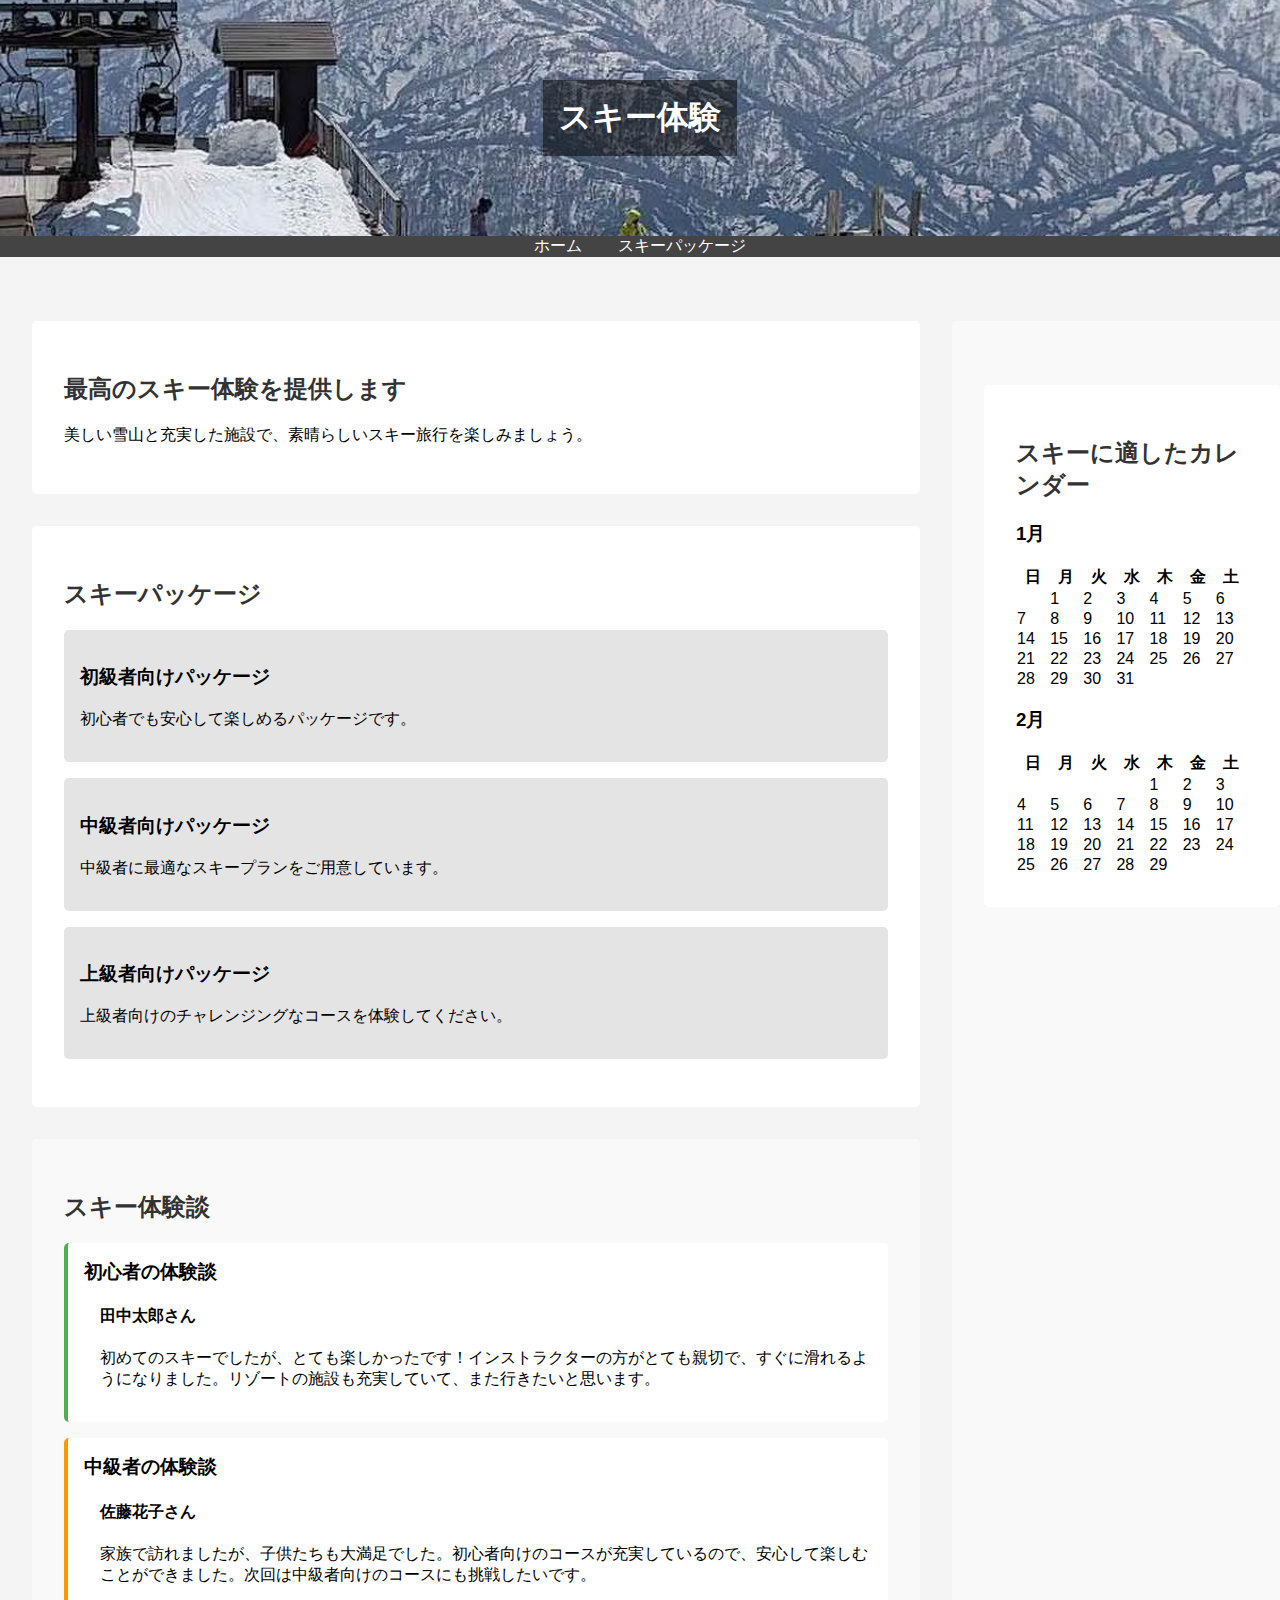
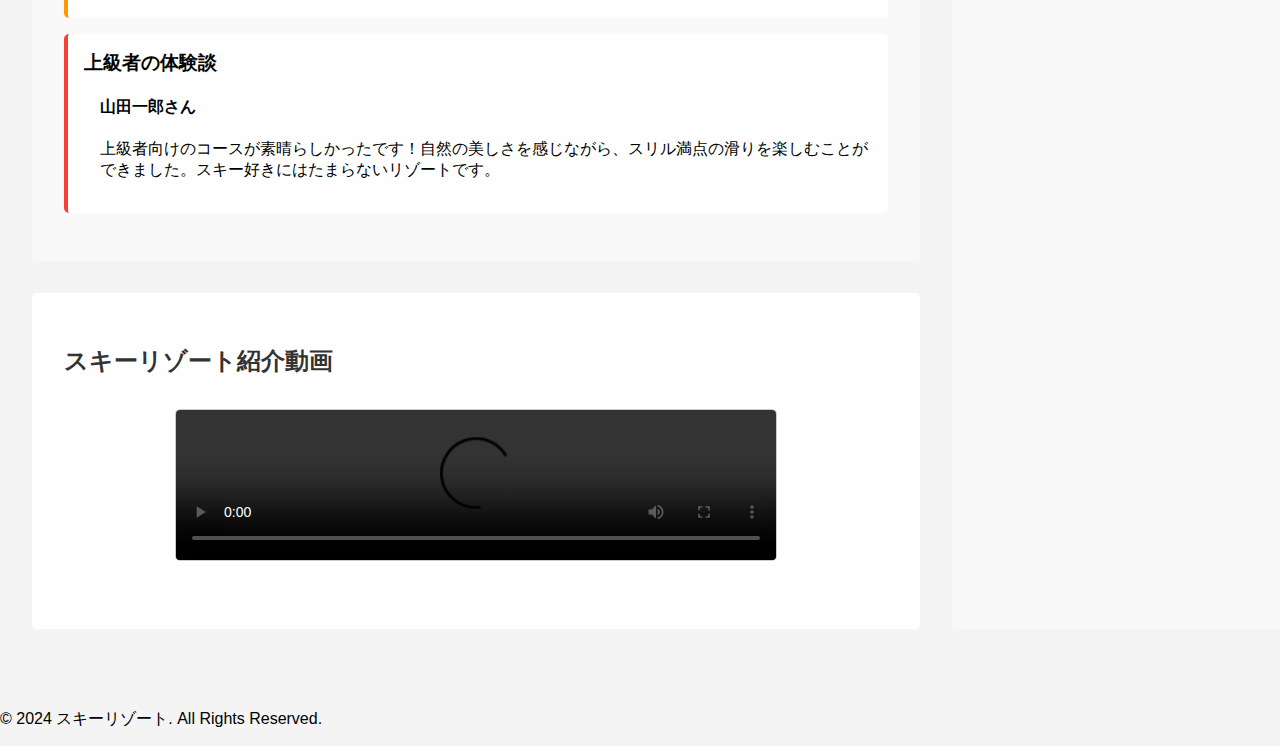
==== index.html @ 4d76cc58 "Add files via upload" ====
<!DOCTYPE html>
<html lang="ja">
<head>
    <meta charset="UTF-8">
    <meta name="viewport" content="width=device-width, initial-scale=1.0">
    <title>スキー体験</title>
    <link rel="stylesheet" href="styles.css">
</head>
<body>
    <header>
        <div class="header-title">
            <h1>スキー体験</h1>
        </div>
        <nav>
            <ul>
                <li><a href="#home">ホーム</a></li>
                <li><a href="#packages">スキーパッケージ</a></li>
            </ul>
        </nav>
    </header>
    
    <main>
        <div class="content">
            <section id="home">
                <h2>最高のスキー体験を提供します</h2>
                <p>美しい雪山と充実した施設で、素晴らしいスキー旅行を楽しみましょう。</p>
            </section>
            
            <section id="packages">
                <h2>スキーパッケージ</h2>
                <div class="package">
                    <h3>初級者向けパッケージ</h3>
                    <p>初心者でも安心して楽しめるパッケージです。</p>
                </div>
                <div class="package">
                    <h3>中級者向けパッケージ</h3>
                    <p>中級者に最適なスキープランをご用意しています。</p>
                </div>
                <div class="package">
                    <h3>上級者向けパッケージ</h3>
                    <p>上級者向けのチャレンジングなコースを体験してください。</p>
                </div>
            </section>
            
            <section id="testimonials">
                <h2>スキー体験談</h2>
                <div class="testimonial beginner">
                    <h3>初心者の体験談</h3>
                    <div class="testimonial-content">
                        <h4>田中太郎さん</h4>
                        <p>初めてのスキーでしたが、とても楽しかったです！インストラクターの方がとても親切で、すぐに滑れるようになりました。リゾートの施設も充実していて、また行きたいと思います。</p>
                    </div>
                </div>
                <div class="testimonial intermediate">
                    <h3>中級者の体験談</h3>
                    <div class="testimonial-content">
                        <h4>佐藤花子さん</h4>
                        <p>家族で訪れましたが、子供たちも大満足でした。初心者向けのコースが充実しているので、安心して楽しむことができました。次回は中級者向けのコースにも挑戦したいです。</p>
                    </div>
                </div>
                <div class="testimonial advanced">
                    <h3>上級者の体験談</h3>
                    <div class="testimonial-content">
                        <h4>山田一郎さん</h4>
                        <p>上級者向けのコースが素晴らしかったです！自然の美しさを感じながら、スリル満点の滑りを楽しむことができました。スキー好きにはたまらないリゾートです。</p>
                    </div>
                </div>
            </section>

            <section id="video">
                <h2>スキーリゾート紹介動画</h2>
                <div class="video-container">
                    <video controls>
                        <source src="ski-resort.mp4" type="video/mp4">
                        お使いのブラウザは動画タグに対応していません。
                    </video>
                </div>
            </section>
        </div>
        
        <aside>
            <section id="calendar">
                <h2>スキーに適したカレンダー</h2>
                <div class="calendar-container">
                    <div class="calendar">
                        <h3>1月</h3>
                        <table>
                            <thead>
                                <tr>
                                    <th>日</th>
                                    <th>月</th>
                                    <th>火</th>
                                    <th>水</th>
                                    <th>木</th>
                                    <th>金</th>
                                    <th>土</th>
                                </tr>
                            </thead>
                            <tbody>
                                <tr>
                                    <td></td>
                                    <td>1</td>
                                    <td>2</td>
                                    <td>3</td>
                                    <td>4</td>
                                    <td>5</td>
                                    <td>6</td>
                                </tr>
                                <tr>
                                    <td>7</td>
                                    <td>8</td>
                                    <td>9</td>
                                    <td>10</td>
                                    <td>11</td>
                                    <td>12</td>
                                    <td>13</td>
                                </tr>
                                <tr>
                                    <td>14</td>
                                    <td>15</td>
                                    <td>16</td>
                                    <td>17</td>
                                    <td>18</td>
                                    <td>19</td>
                                    <td>20</td>
                                </tr>
                                <tr>
                                    <td>21</td>
                                    <td>22</td>
                                    <td>23</td>
                                    <td>24</td>
                                    <td>25</td>
                                    <td>26</td>
                                    <td>27</td>
                                </tr>
                                <tr>
                                    <td>28</td>
                                    <td>29</td>
                                    <td>30</td>
                                    <td>31</td>
                                    <td></td>
                                    <td></td>
                                    <td></td>
                                </tr>
                            </tbody>
                        </table>
                    </div>
                    <div class="calendar">
                        <h3>2月</h3>
                        <table>
                            <thead>
                                <tr>
                                    <th>日</th>
                                    <th>月</th>
                                    <th>火</th>
                                    <th>水</th>
                                    <th>木</th>
                                    <th>金</th>
                                    <th>土</th>
                                </tr>
                            </thead>
                            <tbody>
                                <tr>
                                    <td></td>
                                    <td></td>
                                    <td></td>
                                    <td></td>
                                    <td>1</td>
                                    <td>2</td>
                                    <td>3</td>
                                </tr>
                                <tr>
                                    <td>4</td>
                                    <td>5</td>
                                    <td>6</td>
                                    <td>7</td>
                                    <td>8</td>
                                    <td>9</td>
                                    <td>10</td>
                                </tr>
                                <tr>
                                    <td>11</td>
                                    <td>12</td>
                                    <td>13</td>
                                    <td>14</td>
                                    <td>15</td>
                                    <td>16</td>
                                    <td>17</td>
                                </tr>
                                <tr>
                                    <td>18</td>
                                    <td>19</td>
                                    <td>20</td>
                                    <td>21</td>
                                    <td>22</td>
                                    <td>23</td>
                                    <td>24</td>
                                </tr>
                                <tr>
                                    <td>25</td>
                                    <td>26</td>
                                    <td>27</td>
                                    <td>28</td>
                                    <td>29</td>
                                    <td></td>
                                    <td></td>
                                </tr>
                            </tbody>
                        </table>
                    </div>
                </div>
            </section>
        </aside>
    </main>
    
    <footer>
        <p>&copy; 2024 スキーリゾート. All Rights Reserved.</p>
    </footer>
</body>
</html>
---- styles.css ----
body {
    font-family: Arial, sans-serif;
    margin: 0;
    padding: 0;
    background-color: #f4f4f4;
    display: flex;
    flex-direction: column;
}

header {
    text-align: center;
    width: 100%;
}

.header-title {
    background-image: url('ski-mountain.jpg'); /* ここで背景画像を指定 */
    background-size: cover;
    background-position: center;
    padding: 5rem 0; /* タイトルセクションの高さを調整 */
    color: #fff;
    position: relative;
}

.header-title h1 {
    margin: 0;
    background-color: rgba(0, 0, 0, 0.5); /* 半透明の背景を追加してテキストを読みやすくします */
    display: inline-block;
    padding: 1rem;
}

nav ul {
    list-style: none;
    padding: 0;
    margin: 0;
    background-color: #444;
    text-align: center;
}

nav ul li {
    display: inline;
    margin: 0 1rem;
}

nav ul li a {
    color: #fff;
    text-decoration: none;
}

main {
    display: flex;
    width: 100%;
    padding: 2rem;
}

.content {
    flex: 3;
    padding-right: 2rem;
}

section {
    margin: 2rem 0;
    background-color: #fff;
    padding: 2rem;
    border-radius: 5px;
}

aside {
    flex: 1;
    background-color: #f9f9f9;
    padding: 2rem;
    margin: 2rem 0;
    border-radius: 5px;
    position: sticky;
    top: 0;
}

h2 {
    color: #333;
}

.package {
    background-color: #e4e4e4;
    padding: 1rem;
    margin: 1rem 0;
    border-radius: 5px;
}

#testimonials {
    background-color: #f9f9f9;
    padding: 2rem;
    margin: 2rem 0;
    border-radius: 5px;
}

.testimonial {
    background-color: #fff;
    padding: 1rem;
    margin: 1rem 0;
    border-radius: 5px;
    border-left: 4px solid #444;
}

.testimonial h3 {
    margin-top: 0;
}

.testimonial-content {
    padding-left: 1rem;
}

.testimonial.beginner {
    border-left-color: #4CAF50;
}

.testimonial.intermediate {
    border-left-color: #FF9800;
}

.testimonial.advanced {
    border-left-color: #F44336;
}

.video-container {
    text-align: center;
    margin: 2rem 0;
}

video {
    width: 100%;
    max-width: 600px;
    height: auto;
    border: 1px solid #ccc;
    border-radius: 5px;
}

#calendar table {
    width: 100%;
    border-collapse: collapse;
}
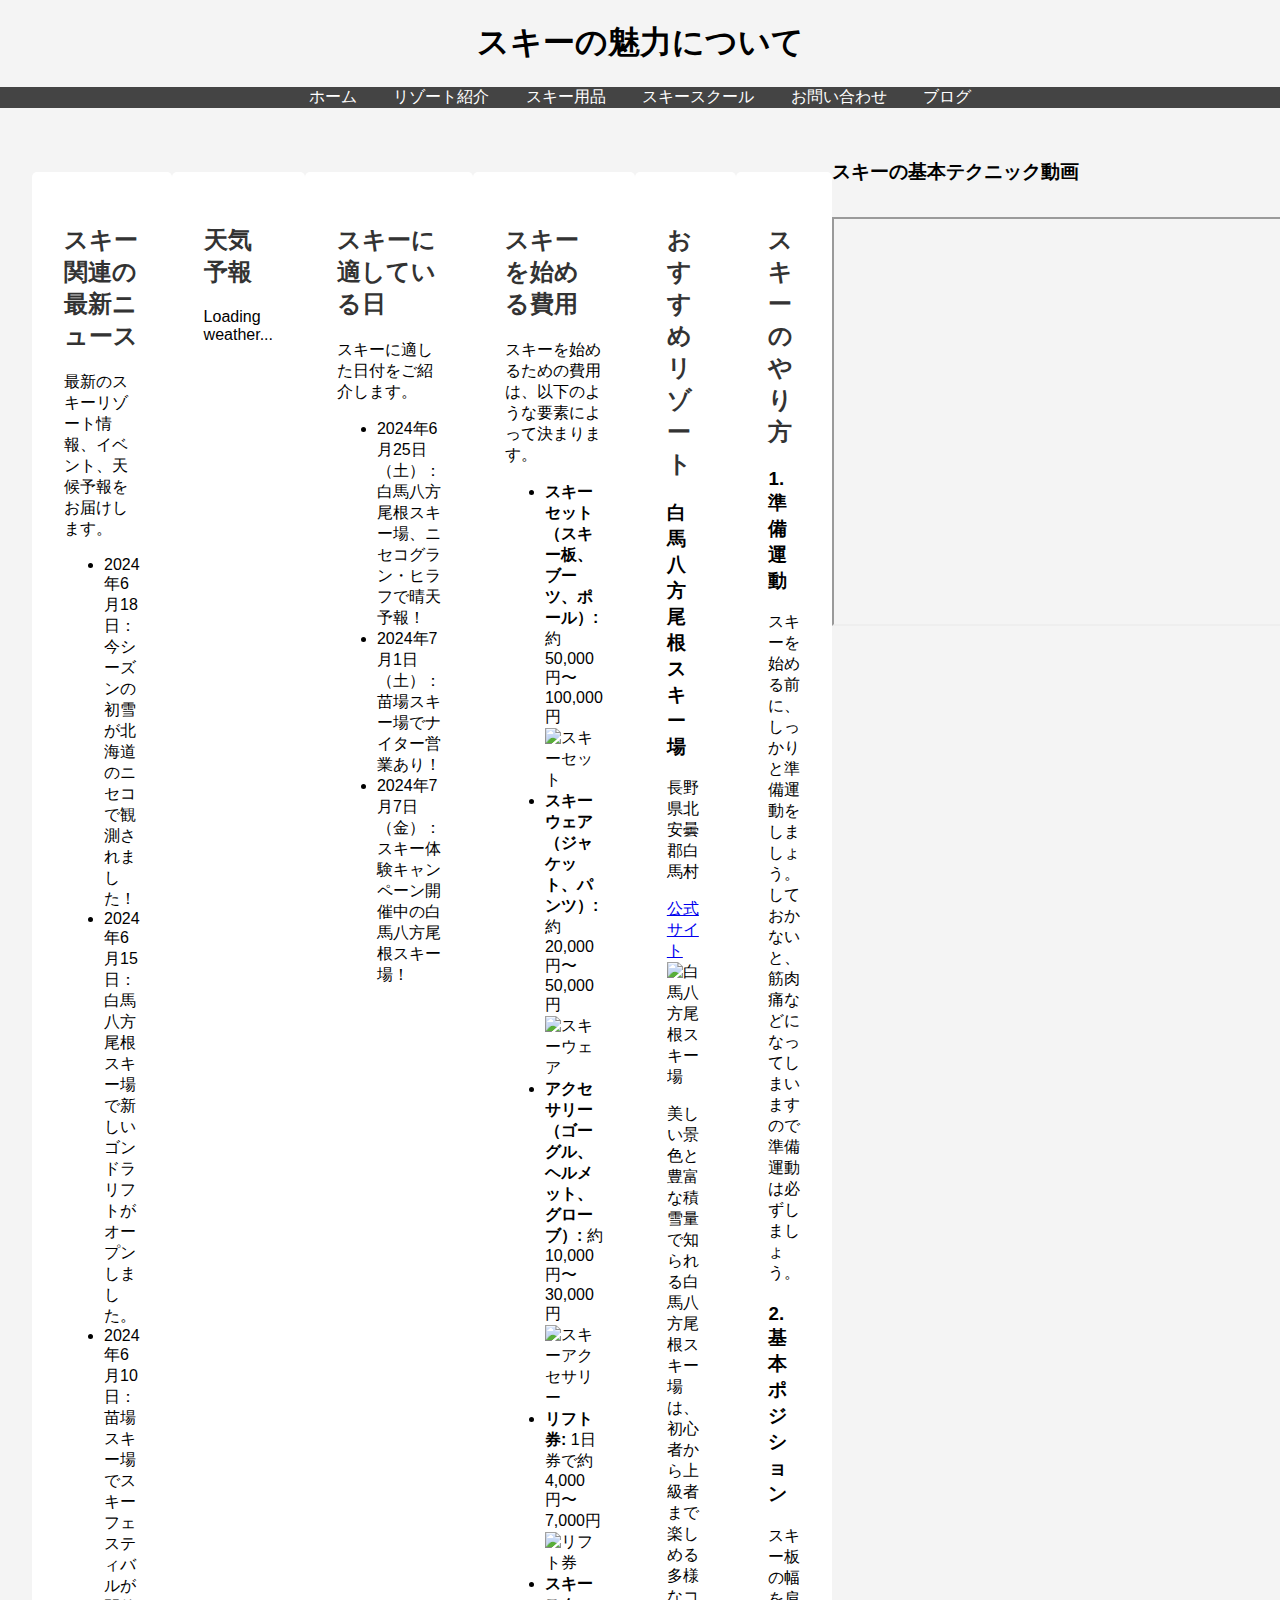
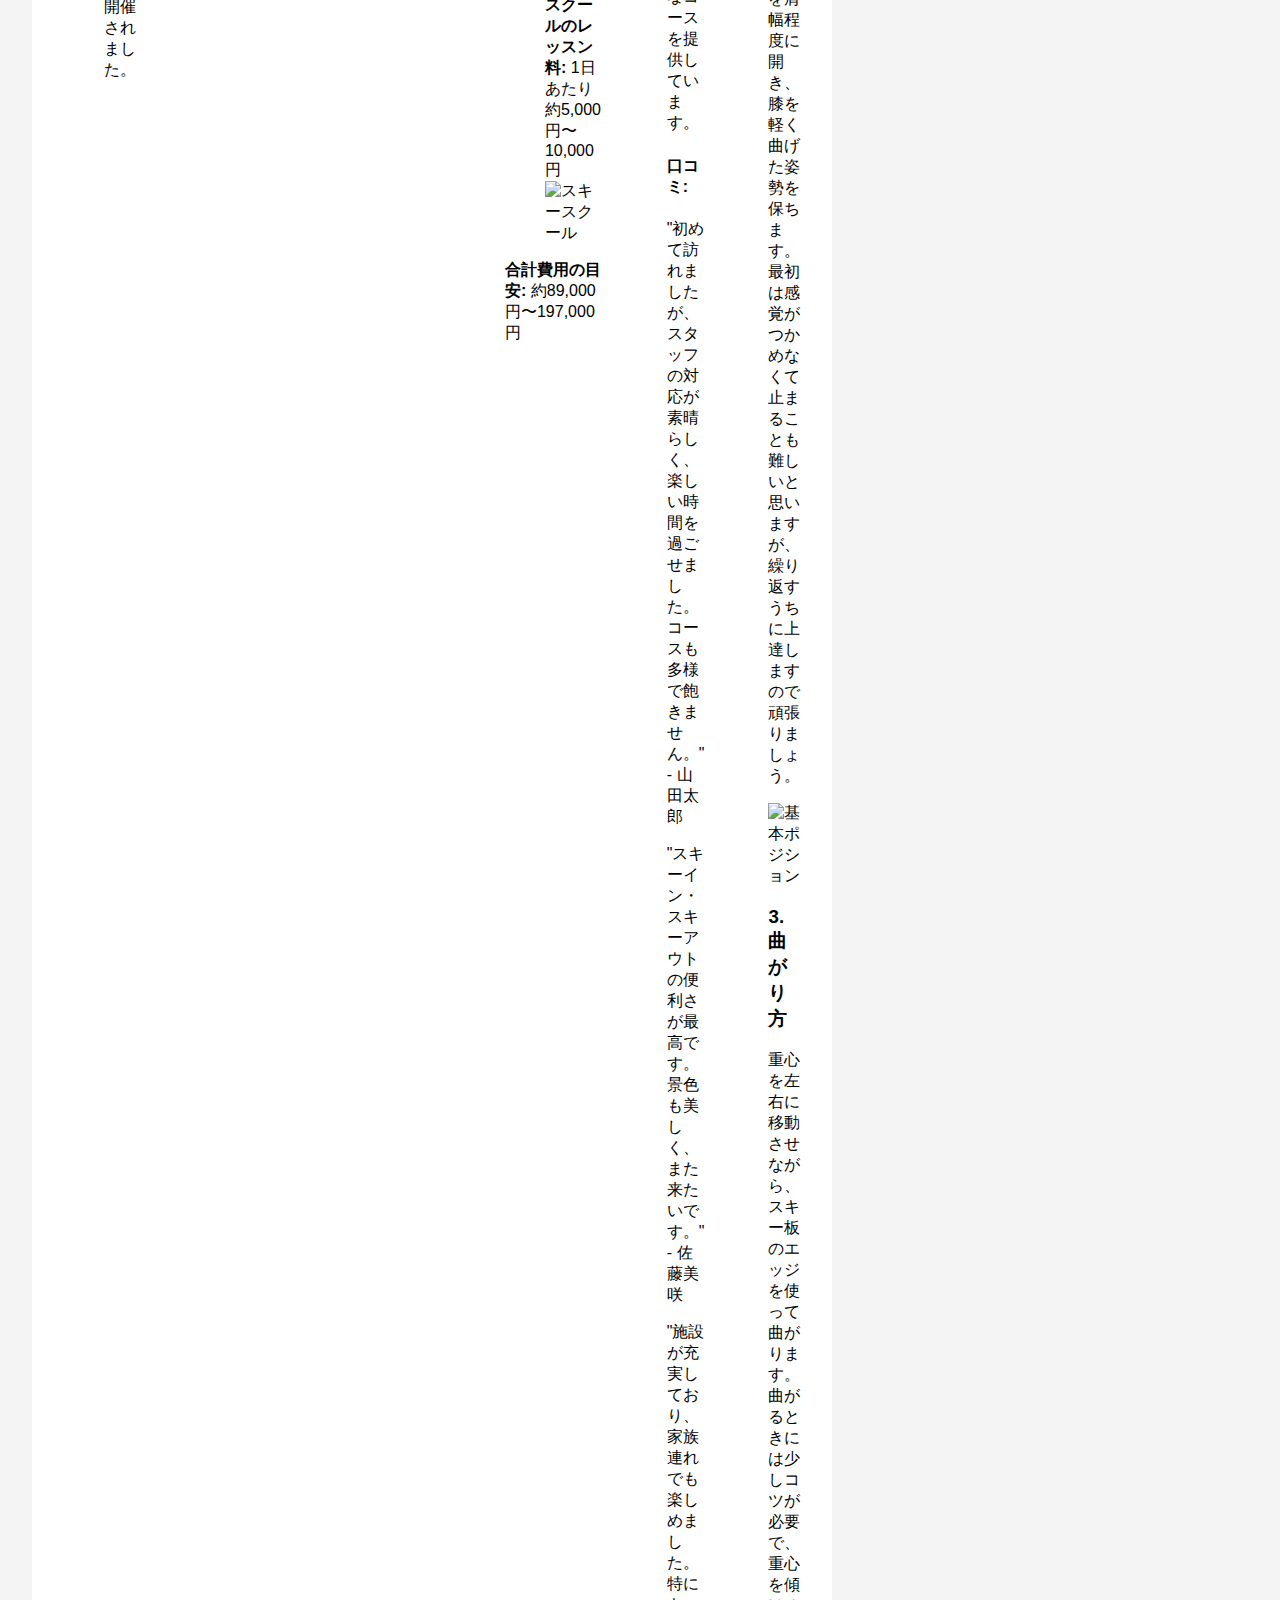
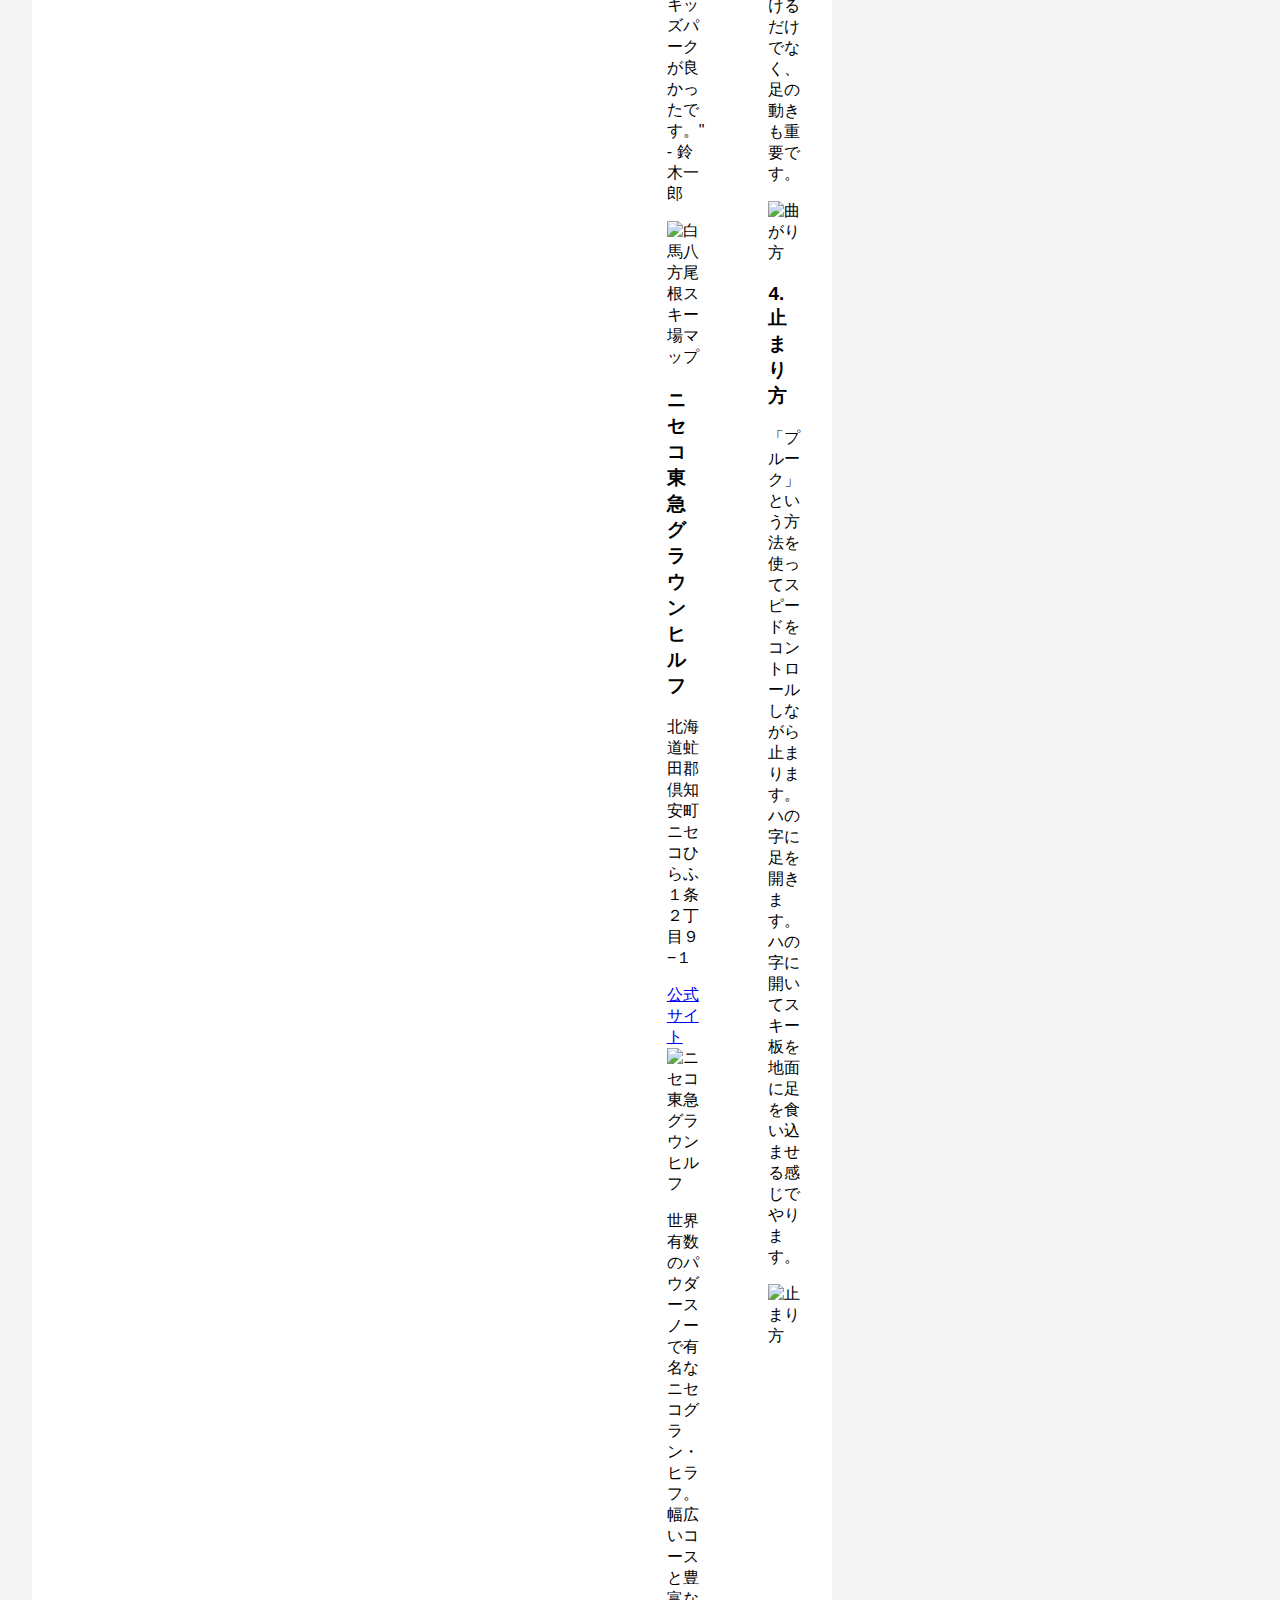
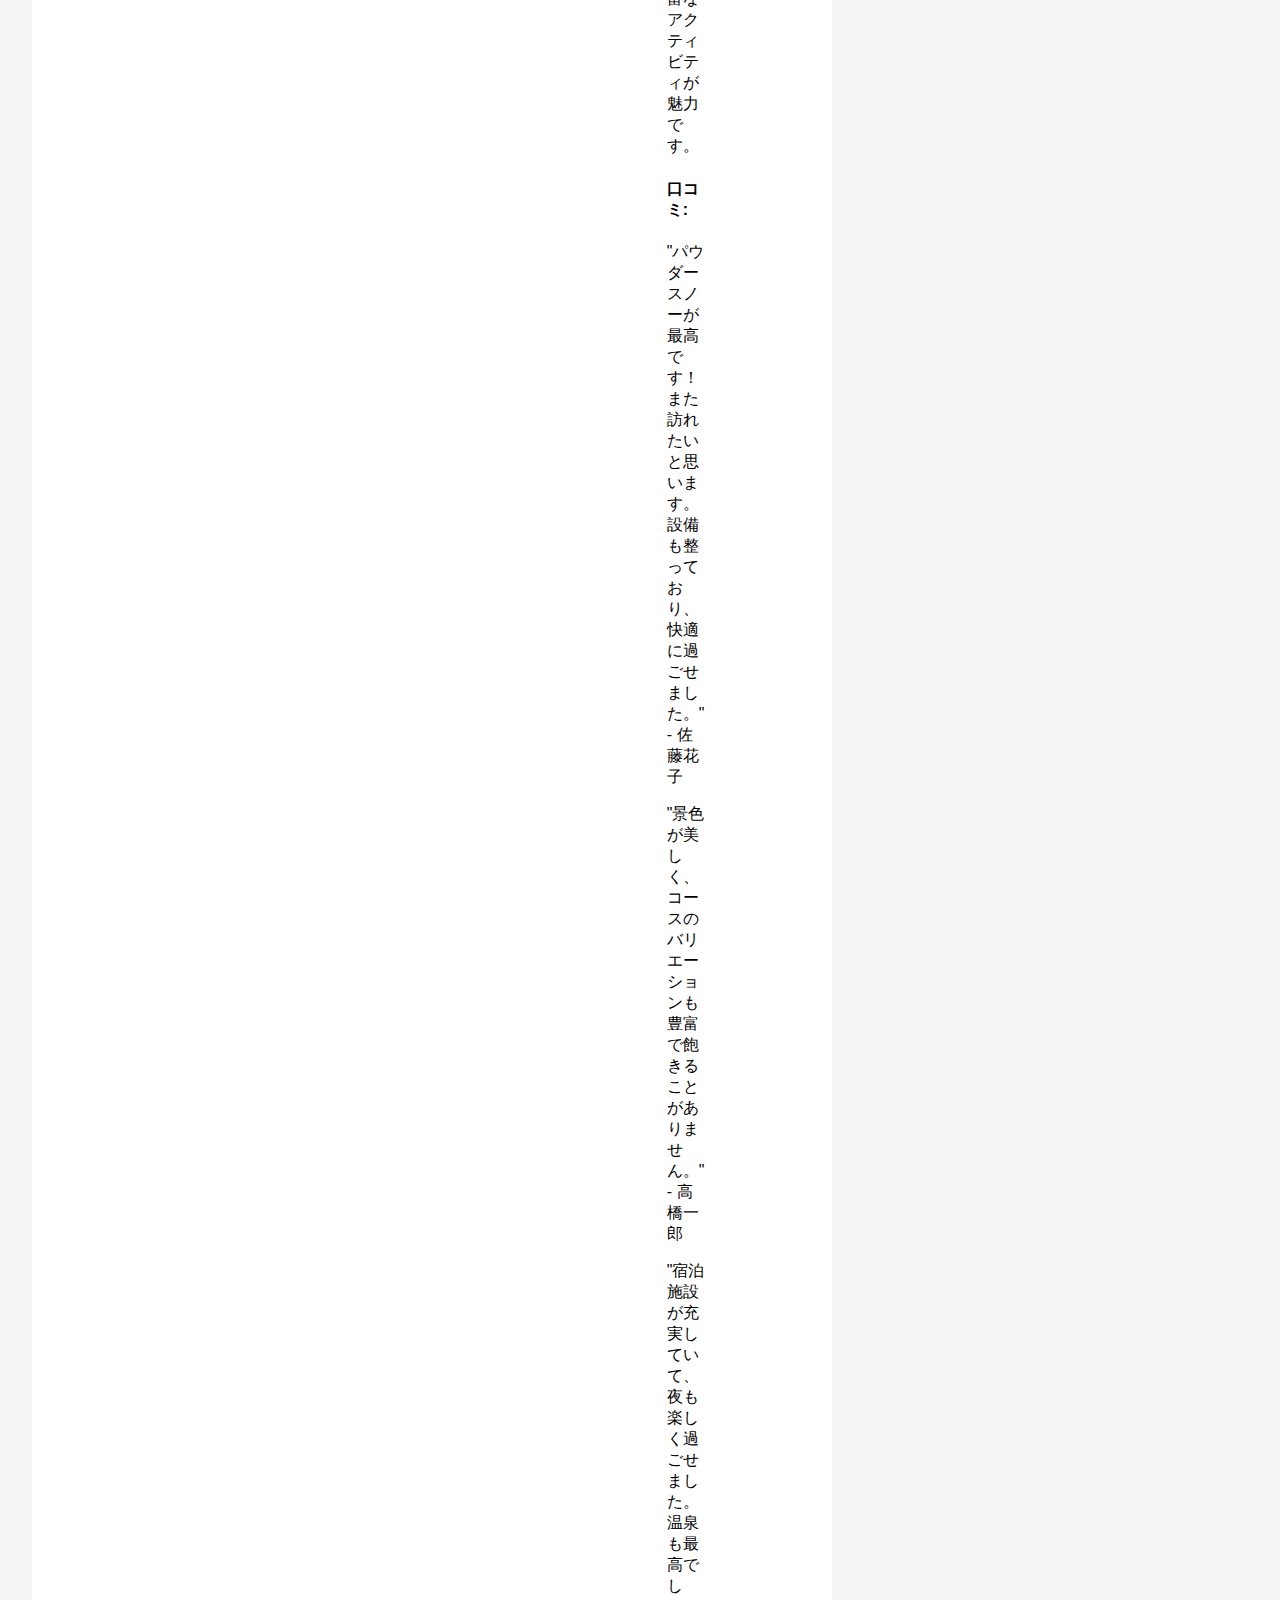
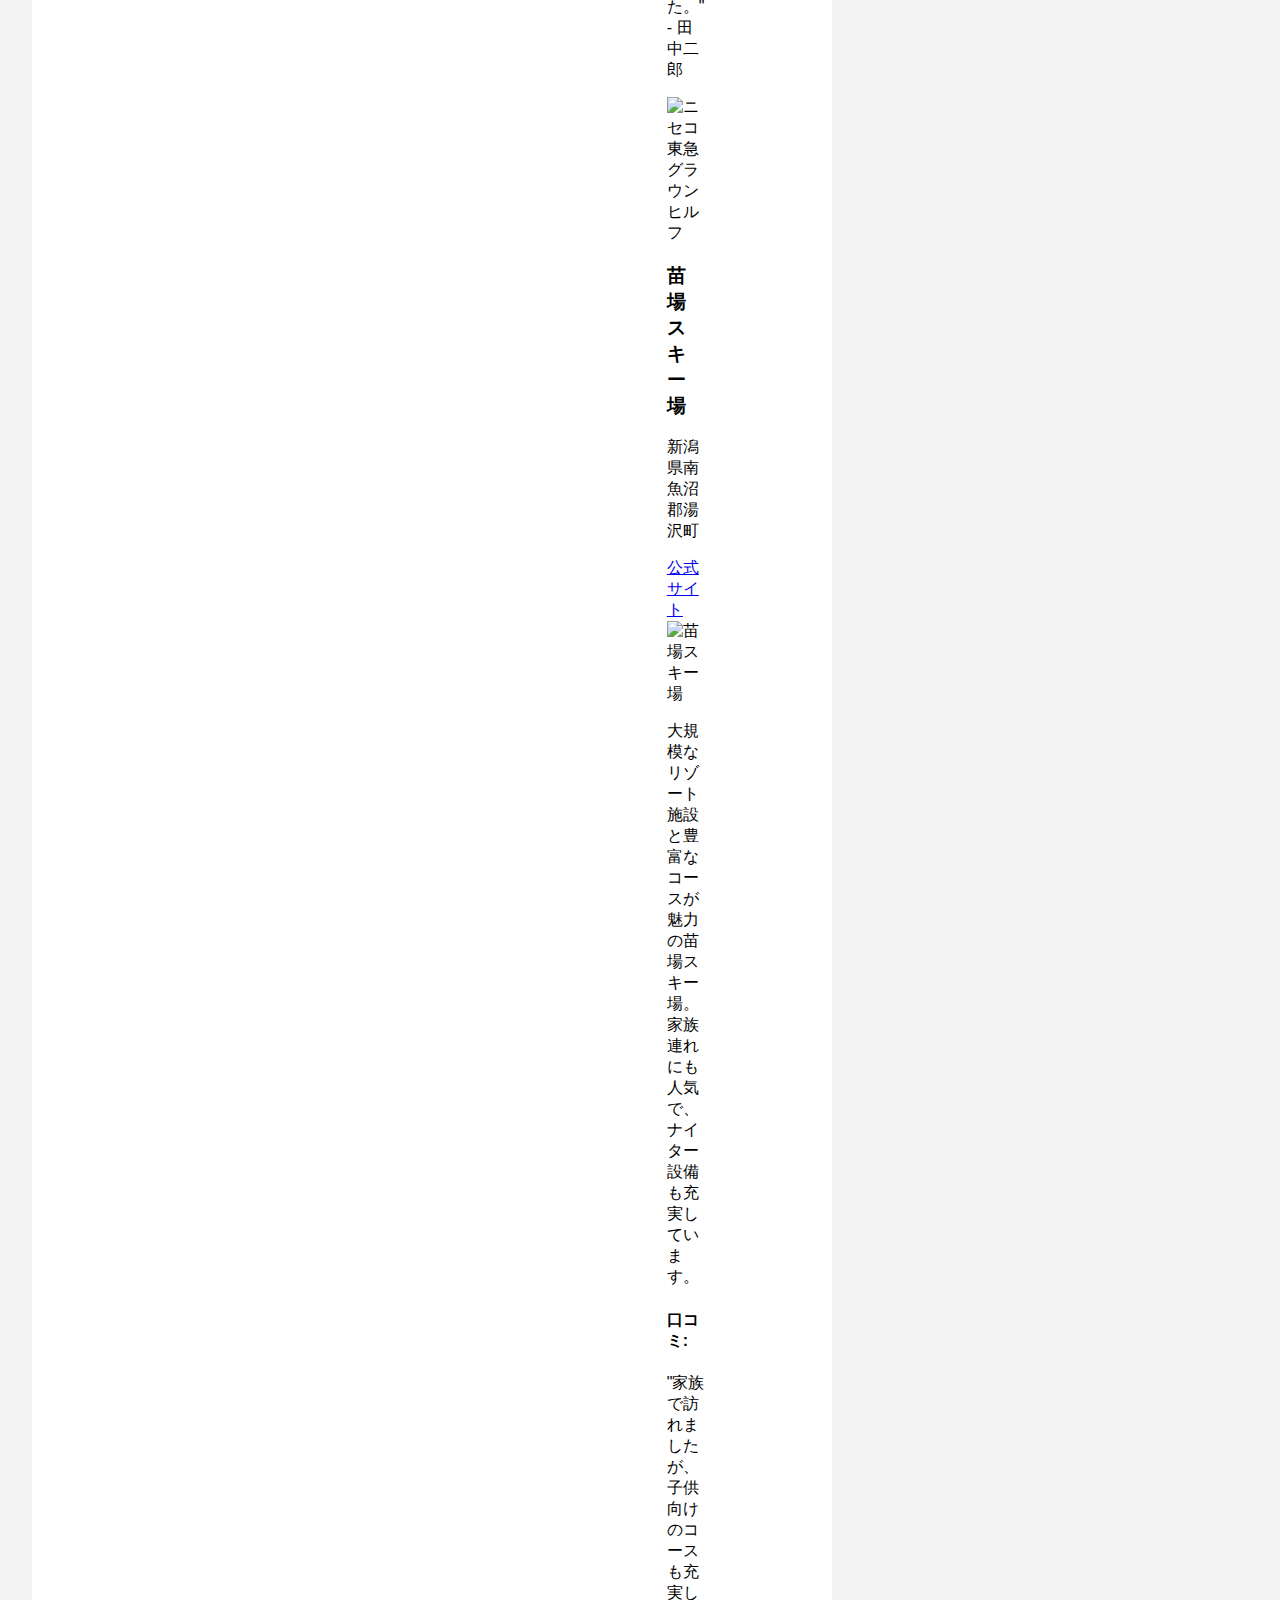
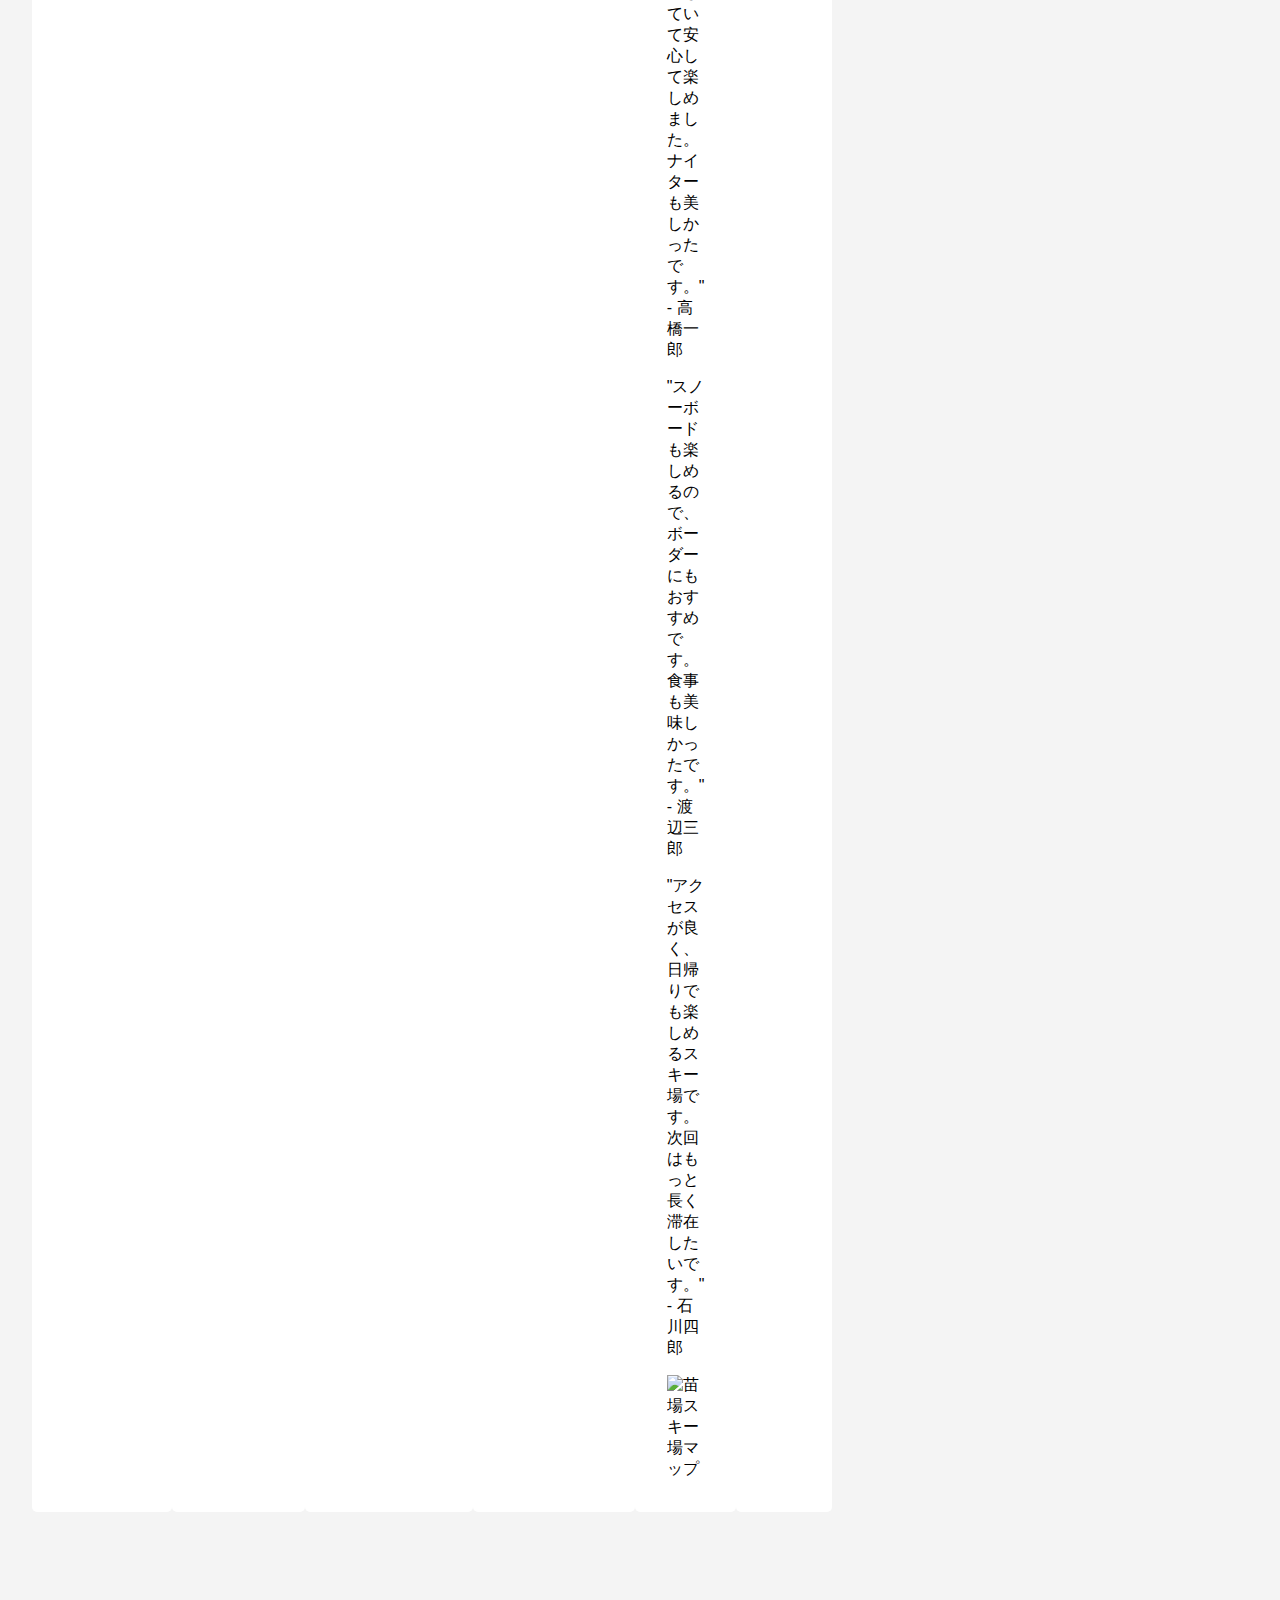
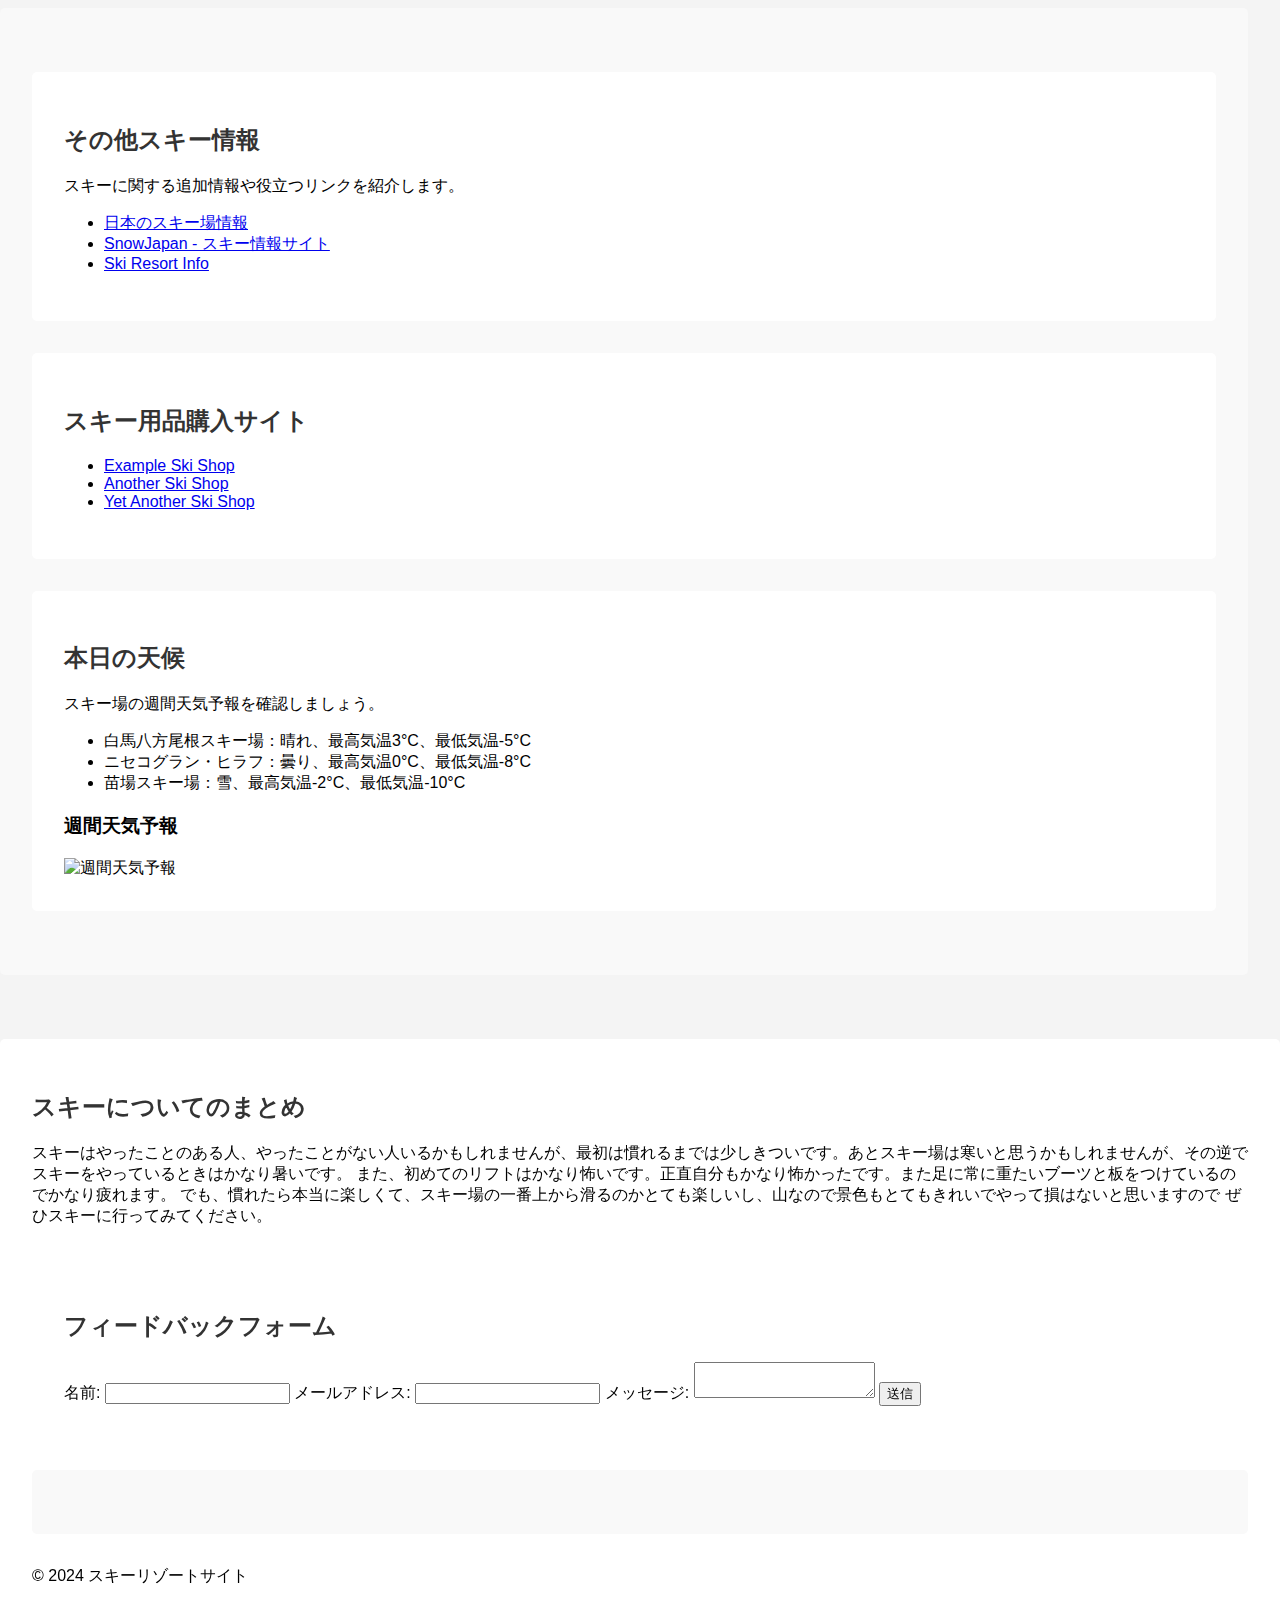
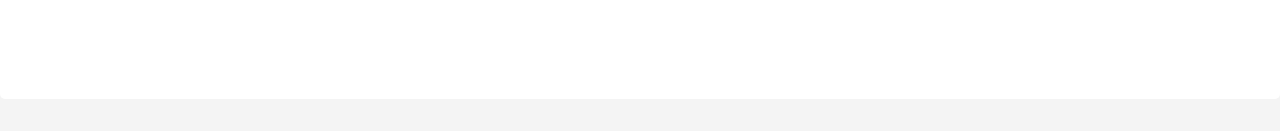
==== commit e51a6035: "Update index.html" ====
--- a/index.html
+++ b/index.html
@@ -3,218 +3,232 @@
 <head>
     <meta charset="UTF-8">
     <meta name="viewport" content="width=device-width, initial-scale=1.0">
-    <title>スキー体験</title>
+    <title>スキーリゾートサイト</title>
     <link rel="stylesheet" href="styles.css">
 </head>
 <body>
     <header>
-        <div class="header-title">
-            <h1>スキー体験</h1>
-        </div>
+        <h1 class="circle">スキーの魅力について</h1>
         <nav>
             <ul>
-                <li><a href="#home">ホーム</a></li>
-                <li><a href="#packages">スキーパッケージ</a></li>
+                <li><a href="index.html">ホーム</a></li>
+                <li><a href="resorts.html">リゾート紹介</a></li>
+                <li><a href="shop.html">スキー用品</a></li>
+                <li><a href="school.html">スキースクール</a></li>
+                <li><a href="contact.html">お問い合わせ</a></li>
+                <li><a href="blog.html">ブログ</a></li>
             </ul>
         </nav>
     </header>
+    <div class="content">
+        <main>
+            <section>
+                <h2>スキー関連の最新ニュース</h2>
+                <p>最新のスキーリゾート情報、イベント、天候予報をお届けします。</p>
+                <ul>
+                    <li>2024年6月18日：今シーズンの初雪が北海道のニセコで観測されました！</li>
+                    <li>2024年6月15日：白馬八方尾根スキー場で新しいゴンドラリフトがオープンしました。</li>
+                    <li>2024年6月10日：苗場スキー場でスキーフェスティバルが開催されました。</li>
+                </ul>
+            </section>
+            <section id="weather">
+                <h2>天気予報</h2>
+                <p id="weather-info">Loading weather...</p>
+            </section>
+            <section id="ski-days">
+                <h2>スキーに適している日</h2>
+                <p>スキーに適した日付をご紹介します。</p>
+                <ul>
+                    <li>2024年6月25日（土）：白馬八方尾根スキー場、ニセコグラン・ヒラフで晴天予報！</li>
+                    <li>2024年7月1日（土）：苗場スキー場でナイター営業あり！</li>
+                    <li>2024年7月7日（金）：スキー体験キャンペーン開催中の白馬八方尾根スキー場！</li>
+                </ul>
+            </section>
+            <section id="cost">
+                <h2>スキーを始める費用</h2>
+                <p>スキーを始めるための費用は、以下のような要素によって決まります。</p>
+                <ul>
+                    <li>
+                        <strong>スキーセット（スキー板、ブーツ、ポール）:</strong> <span class="price">約50,000円〜100,000円</span>
+                        <img src="ski-set.jpg" alt="スキーセット">
+                    </li>
+                    <li>
+                        <strong>スキーウェア（ジャケット、パンツ）:</strong> <span class="price">約20,000円〜50,000円</span>
+                        <img src="ski-wear.jpg" alt="スキーウェア">
+                    </li>
+                    <li>
+                        <strong>アクセサリー（ゴーグル、ヘルメット、グローブ）:</strong> <span class="price">約10,000円〜30,000円</span>
+                        <img src="accessories.jpg" alt="スキーアクセサリー">
+                    </li>
+                    <li>
+                        <strong>リフト券:</strong> <span class="price">1日券で約4,000円〜7,000円</span>
+                        <img src="lift-ticket.jpg" alt="リフト券">
+                    </li>
+                    <li>
+                        <strong>スキースクールのレッスン料:</strong> <span class="price">1日あたり約5,000円〜10,000円</span>
+                        <img src="ski-school.jpg" alt="スキースクール">
+                    </li>
+                </ul>
+                <p class="total-cost"><strong>合計費用の目安:</strong> 約89,000円〜197,000円</p>
+            </section>
+
+            <section id="recommend">
+                <h2>おすすめリゾート</h2>
+                <div class="resort resort-green">
+                    <h3>白馬八方尾根スキー場</h3>
+                    <p>長野県北安曇郡白馬村</p>
+                    <a href="https://www.happo-one.jp/" target="_blank">公式サイト</a>
+                    <img src="hakuba.jpg" alt="白馬八方尾根スキー場">
+                    <p>美しい景色と豊富な積雪量で知られる白馬八方尾根スキー場は、初心者から上級者まで楽しめる多様なコースを提供しています。</p>
+                    <h4>口コミ:</h4>
+                    <p>"初めて訪れましたが、スタッフの対応が素晴らしく、楽しい時間を過ごせました。コースも多様で飽きません。" - 山田太郎</p>
+                    <p>"スキーイン・スキーアウトの便利さが最高です。景色も美しく、また来たいです。" - 佐藤美咲</p>
+                    <p>"施設が充実しており、家族連れでも楽しめました。特にキッズパークが良かったです。" - 鈴木一郎</p>
+                    <img src="hakuba-map.jpg" alt="白馬八方尾根スキー場マップ" class="map-image">
+                </div>
+                <div class="resort resort-yellow">
+                    <h3>ニセコ東急グラウンヒルフ</h3>
+                    <p>北海道虻田郡倶知安町ニセコひらふ１条２丁目９−１</p>
+                    <a href="https://www.grand-hirafu.jp/" target="_blank">公式サイト</a>
+                    <img src="niseko.jpg" alt="ニセコ東急グラウンヒルフ">
+                    <p>世界有数のパウダースノーで有名なニセコグラン・ヒラフ。幅広いコースと豊富なアクティビティが魅力です。</p>
+                    <h4>口コミ:</h4>
+                    <p>"パウダースノーが最高です！また訪れたいと思います。設備も整っており、快適に過ごせました。" - 佐藤花子</p>
+                    <p>"景色が美しく、コースのバリエーションも豊富で飽きることがありません。" - 高橋一郎</p>
+                    <p>"宿泊施設が充実していて、夜も楽しく過ごせました。温泉も最高でした。" - 田中二郎</p>
+                    <img src="niseko-map.jpg" alt="ニセコ東急グラウンヒルフ" class="map-image">
+                </div>
+                <div class="resort resort-red">
+                    <h3>苗場スキー場</h3>
+                    <p>新潟県南魚沼郡湯沢町</p>
+                    <a href="https://www.princehotels.co.jp/ski/naeba/" target="_blank">公式サイト</a>
+                    <img src="naeba.jpg" alt="苗場スキー場">
+                    <p>大規模なリゾート施設と豊富なコースが魅力の苗場スキー場。家族連れにも人気で、ナイター設備も充実しています。</p>
+                    <h4>口コミ:</h4>
+                    <p>"家族で訪れましたが、子供向けのコースも充実していて安心して楽しめました。ナイターも美しかったです。" - 高橋一郎</p>
+                    <p>"スノーボードも楽しめるので、ボーダーにもおすすめです。食事も美味しかったです。" - 渡辺三郎</p>
+                    <p>"アクセスが良く、日帰りでも楽しめるスキー場です。次回はもっと長く滞在したいです。" - 石川四郎</p>
+                    <img src="naeba-map.jpg" alt="苗場スキー場マップ" class="map-image">
+                </div>
+            </section>
+            <section id="how-to-ski">
+                <h2>スキーのやり方</h2>
+                <h3>1. 準備運動</h3>
+                <p>スキーを始める前に、しっかりと準備運動をしましょう。しておかないと、筋肉痛などになってしまいますので準備運動は必ずしましょう。</p>
+                <h3>2. 基本ポジション</h3>
+                <p>スキー板の幅を肩幅程度に開き、膝を軽く曲げた姿勢を保ちます。最初は感覚がつかめなくて止まることも難しいと思いますが、繰り返すうちに上達しますので頑張りましょう。</p>
+                <img src="ski-position.jpg" alt="基本ポジション" class="instruction-image">
+                <h3>3. 曲がり方</h3>
+                <p>重心を左右に移動させながら、スキー板のエッジを使って曲がります。曲がるときには少しコツが必要で、重心を傾けるだけでなく、足の動きも重要です。</p>
+                <img src="ski-turn.jpg" alt="曲がり方" class="instruction-image">
+                <h3>4. 止まり方</h3>
+                <p>「プルーク」という方法を使ってスピードをコントロールしながら止まります。ハの字に足を開きます。ハの字に開いてスキー板を地面に足を食い込ませる感じでやります。</p>
+                <img src="ski-stop.jpg" alt="止まり方" class="instruction-image">
+            </section>
+            <div class="video-space">
+                <h3>スキーの基本テクニック動画</h3>
+                <div class="video-container">
+                    <iframe type="text/html" width="720" height="405" src="https://www.youtube.com/embed/0PSW9ZRLASc? autoplay=1"></iframe>
+                </div>
+            </div>
+            <section id="hotels">
+                <h2>スキーリゾート周辺のおすすめホテル</h2>
+                <ul>
+                    <li><a href="https://www.hakuba-hotel.com" target="_blank">ホテル白馬</a>
+                        <p>白馬八方尾根スキー場から徒歩5分</p>
+                        <iframe type="text/html" width="720" height="405" src="https://www.youtube.com/embed/t6xwlRO8fZM?autoplay=1&mute=1"></iframe>
+                        <p>3,000m級の山々や自然の雄大さを体感できるトレッキングが人気。
+                            ゴンドラやロープウェイ、テレキャビン、リフトを利用して
+                            気軽に楽しめるのも魅力です。 
+                            </p>
+                    </li>
+                    <li><a href="https://www.grand-hirafu.jp/" target="_blank">綾ニセコ</a>
+                        <p>ニセコ東急グラウンヒルフのすぐ近く</p>
+                        <iframe type="text/html" width="720" height="405" src="https://www.youtube.com/embed/MkDuWsUc_nU?autoplay=1&mute=1"></iframe>
+                        <p>世界に誇る雪質と大規模なスキー場！ニセコの冬を満喫できる朝食付きのプランなど魅力ある数々のプランが人気です。</p>
+                    </li>
+                    <li><a href="https://www.princehotels.co.jp/naeba/" target="_blank">苗場プリンスホテル</a>
+                        <p>苗場スキー場に直結</p>
+                        <iframe type="text/html" width="720" height="405" src="https://www.youtube.com/embed/DUZqcUcoqUo?autoplay=1&mute=1"></iframe>
+                        <p>多くのニーズに合わせた部屋が数多く用意されており、食事メニューなども人気が高くおすすめのホテルです。</p>
+                    </li>
+                </ul>
+            </section>
+        </main>
+        <aside>
+            <section id="additional-info">
+                <h2>その他スキー情報</h2>
+                <p>スキーに関する追加情報や役立つリンクを紹介します。</p>
+                <ul>
+                    <li><a href="https://www.ski-japan.com" target="_blank">日本のスキー場情報</a></li>
+                    <li><a href="https://www.snowjapan.com" target="_blank">SnowJapan - スキー情報サイト</a></li>
+                    <li><a href="https://www.skiresort.info" target="_blank">Ski Resort Info</a></li>
+                </ul>
+            </section>
+            <section id="ski-shops">
+                <h2>スキー用品購入サイト</h2>
+                <ul>
+                    <li><a href="https://www.example-ski-shop.com" target="_blank">Example Ski Shop</a></li>
+                    <li><a href="https://www.another-ski-shop.com" target="_blank">Another Ski Shop</a></li>
+                    <li><a href="https://www.yet-another-ski-shop.com" target="_blank">Yet Another Ski Shop</a></li>
+                </ul>
+            </section>
+            <section id="today-weather">
+                <h2>本日の天候</h2>
+                <p>スキー場の週間天気予報を確認しましょう。</p>
+                <ul>
+                    <li>白馬八方尾根スキー場：晴れ、最高気温3°C、最低気温-5°C</li>
+                    <li>ニセコグラン・ヒラフ：曇り、最高気温0°C、最低気温-8°C</li>
+                    <li>苗場スキー場：雪、最高気温-2°C、最低気温-10°C</li>
+                </ul>
+                <h3>週間天気予報</h3>
+                <img src="weekly-weather.jpg" alt="週間天気予報" class="weather-image">
+            </section>
+        </aside>
+    </div>
+    <section id="summary">
+        <h2>スキーについてのまとめ</h2>
+        <p>スキーはやったことのある人、やったことがない人いるかもしれませんが、最初は慣れるまでは少しきついです。あとスキー場は寒いと思うかもしれませんが、その逆でスキーをやっているときはかなり暑いです。
+            また、初めてのリフトはかなり怖いです。正直自分もかなり怖かったです。また足に常に重たいブーツと板をつけているのでかなり疲れます。
+            でも、慣れたら本当に楽しくて、スキー場の一番上から滑るのかとても楽しいし、山なので景色もとてもきれいでやって損はないと思いますので
+            ぜひスキーに行ってみてください。</p>
+    <section id="feedback">
+        <h2>フィードバックフォーム</h2>
+        <form id="feedback-form">
+            <label for="name">名前:</label>
+            <input type="text" id="name" name="name" required>
+            <label for="email">メールアドレス:</label>
+            <input type="email" id="email" name="email" required>
+            <label for="message">メッセージ:</label>
+            <textarea id="message" name="message" required></textarea>
+            <button type="submit">送信</button>
+        </form>
+        <p id="feedback-response" style="display:none;">フィードバックありがとうございます！</p>
+    </section>
     
-    <main>
-        <div class="content">
-            <section id="home">
-                <h2>最高のスキー体験を提供します</h2>
-                <p>美しい雪山と充実した施設で、素晴らしいスキー旅行を楽しみましょう。</p>
-            </section>
-            
-            <section id="packages">
-                <h2>スキーパッケージ</h2>
-                <div class="package">
-                    <h3>初級者向けパッケージ</h3>
-                    <p>初心者でも安心して楽しめるパッケージです。</p>
-                </div>
-                <div class="package">
-                    <h3>中級者向けパッケージ</h3>
-                    <p>中級者に最適なスキープランをご用意しています。</p>
-                </div>
-                <div class="package">
-                    <h3>上級者向けパッケージ</h3>
-                    <p>上級者向けのチャレンジングなコースを体験してください。</p>
-                </div>
-            </section>
-            
-            <section id="testimonials">
-                <h2>スキー体験談</h2>
-                <div class="testimonial beginner">
-                    <h3>初心者の体験談</h3>
-                    <div class="testimonial-content">
-                        <h4>田中太郎さん</h4>
-                        <p>初めてのスキーでしたが、とても楽しかったです！インストラクターの方がとても親切で、すぐに滑れるようになりました。リゾートの施設も充実していて、また行きたいと思います。</p>
-                    </div>
-                </div>
-                <div class="testimonial intermediate">
-                    <h3>中級者の体験談</h3>
-                    <div class="testimonial-content">
-                        <h4>佐藤花子さん</h4>
-                        <p>家族で訪れましたが、子供たちも大満足でした。初心者向けのコースが充実しているので、安心して楽しむことができました。次回は中級者向けのコースにも挑戦したいです。</p>
-                    </div>
-                </div>
-                <div class="testimonial advanced">
-                    <h3>上級者の体験談</h3>
-                    <div class="testimonial-content">
-                        <h4>山田一郎さん</h4>
-                        <p>上級者向けのコースが素晴らしかったです！自然の美しさを感じながら、スリル満点の滑りを楽しむことができました。スキー好きにはたまらないリゾートです。</p>
-                    </div>
-                </div>
-            </section>
-
-            <section id="video">
-                <h2>スキーリゾート紹介動画</h2>
-                <div class="video-container">
-                    <video controls>
-                        <source src="ski-resort.mp4" type="video/mp4">
-                        お使いのブラウザは動画タグに対応していません。
-                    </video>
-                </div>
-            </section>
-        </div>
-        
-        <aside>
-            <section id="calendar">
-                <h2>スキーに適したカレンダー</h2>
-                <div class="calendar-container">
-                    <div class="calendar">
-                        <h3>1月</h3>
-                        <table>
-                            <thead>
-                                <tr>
-                                    <th>日</th>
-                                    <th>月</th>
-                                    <th>火</th>
-                                    <th>水</th>
-                                    <th>木</th>
-                                    <th>金</th>
-                                    <th>土</th>
-                                </tr>
-                            </thead>
-                            <tbody>
-                                <tr>
-                                    <td></td>
-                                    <td>1</td>
-                                    <td>2</td>
-                                    <td>3</td>
-                                    <td>4</td>
-                                    <td>5</td>
-                                    <td>6</td>
-                                </tr>
-                                <tr>
-                                    <td>7</td>
-                                    <td>8</td>
-                                    <td>9</td>
-                                    <td>10</td>
-                                    <td>11</td>
-                                    <td>12</td>
-                                    <td>13</td>
-                                </tr>
-                                <tr>
-                                    <td>14</td>
-                                    <td>15</td>
-                                    <td>16</td>
-                                    <td>17</td>
-                                    <td>18</td>
-                                    <td>19</td>
-                                    <td>20</td>
-                                </tr>
-                                <tr>
-                                    <td>21</td>
-                                    <td>22</td>
-                                    <td>23</td>
-                                    <td>24</td>
-                                    <td>25</td>
-                                    <td>26</td>
-                                    <td>27</td>
-                                </tr>
-                                <tr>
-                                    <td>28</td>
-                                    <td>29</td>
-                                    <td>30</td>
-                                    <td>31</td>
-                                    <td></td>
-                                    <td></td>
-                                    <td></td>
-                                </tr>
-                            </tbody>
-                        </table>
-                    </div>
-                    <div class="calendar">
-                        <h3>2月</h3>
-                        <table>
-                            <thead>
-                                <tr>
-                                    <th>日</th>
-                                    <th>月</th>
-                                    <th>火</th>
-                                    <th>水</th>
-                                    <th>木</th>
-                                    <th>金</th>
-                                    <th>土</th>
-                                </tr>
-                            </thead>
-                            <tbody>
-                                <tr>
-                                    <td></td>
-                                    <td></td>
-                                    <td></td>
-                                    <td></td>
-                                    <td>1</td>
-                                    <td>2</td>
-                                    <td>3</td>
-                                </tr>
-                                <tr>
-                                    <td>4</td>
-                                    <td>5</td>
-                                    <td>6</td>
-                                    <td>7</td>
-                                    <td>8</td>
-                                    <td>9</td>
-                                    <td>10</td>
-                                </tr>
-                                <tr>
-                                    <td>11</td>
-                                    <td>12</td>
-                                    <td>13</td>
-                                    <td>14</td>
-                                    <td>15</td>
-                                    <td>16</td>
-                                    <td>17</td>
-                                </tr>
-                                <tr>
-                                    <td>18</td>
-                                    <td>19</td>
-                                    <td>20</td>
-                                    <td>21</td>
-                                    <td>22</td>
-                                    <td>23</td>
-                                    <td>24</td>
-                                </tr>
-                                <tr>
-                                    <td>25</td>
-                                    <td>26</td>
-                                    <td>27</td>
-                                    <td>28</td>
-                                    <td>29</td>
-                                    <td></td>
-                                    <td></td>
-                                </tr>
-                            </tbody>
-                        </table>
-                    </div>
-                </div>
-            </section>
-        </aside>
-    </main>
     
+</main>
+<aside>
+    <!-- Existing content here -->
+</aside>
+</div>
+<footer>
+</footer>
+<script src="scripts.js"></script>
+</body>
     <footer>
-        <p>&copy; 2024 スキーリゾート. All Rights Reserved.</p>
+        <p>&copy; 2024 スキーリゾートサイト</p>
     </footer>
 </body>
-</html>+<body>
+	<header></header>
+	<main></main>
+	<footer></footer>
+	<script>
+        javaScript,js
+	</script>
+    <script>
+        javaScript,js
+      </script>
+</body>
+</html>
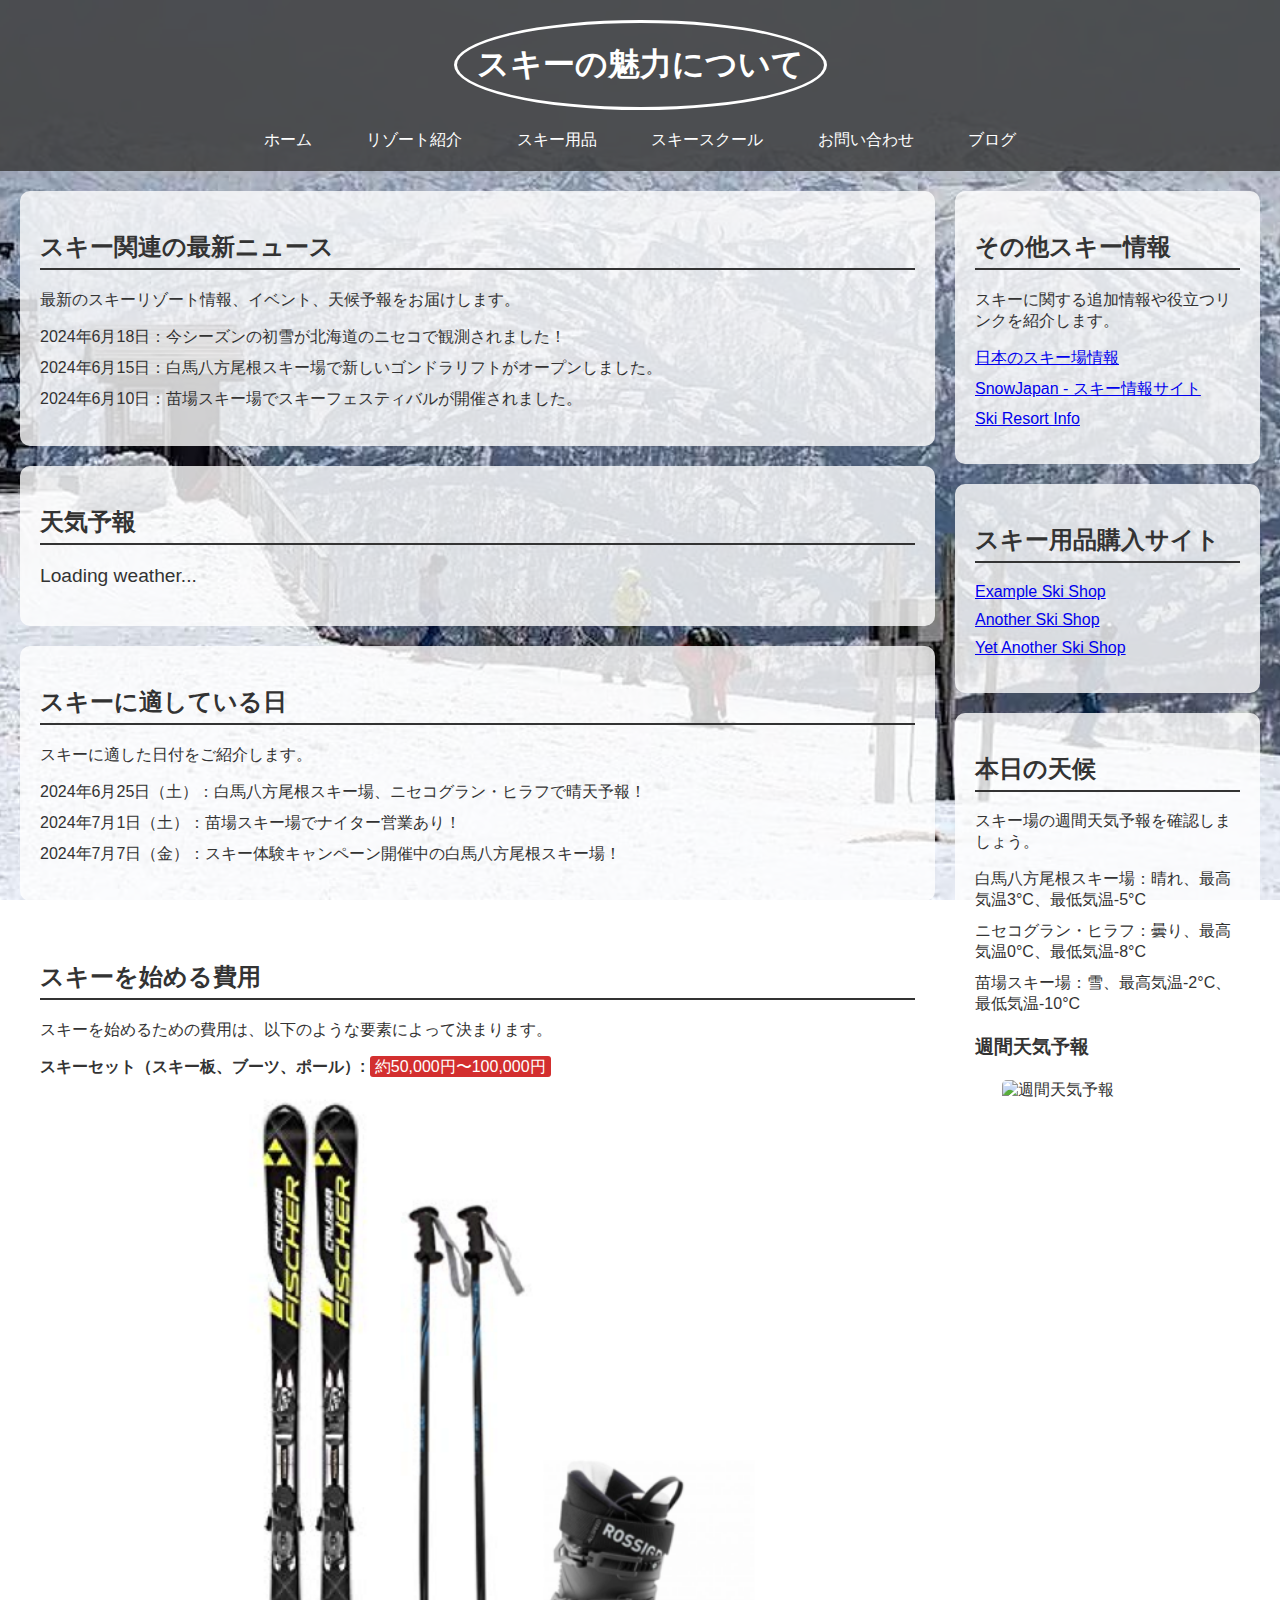
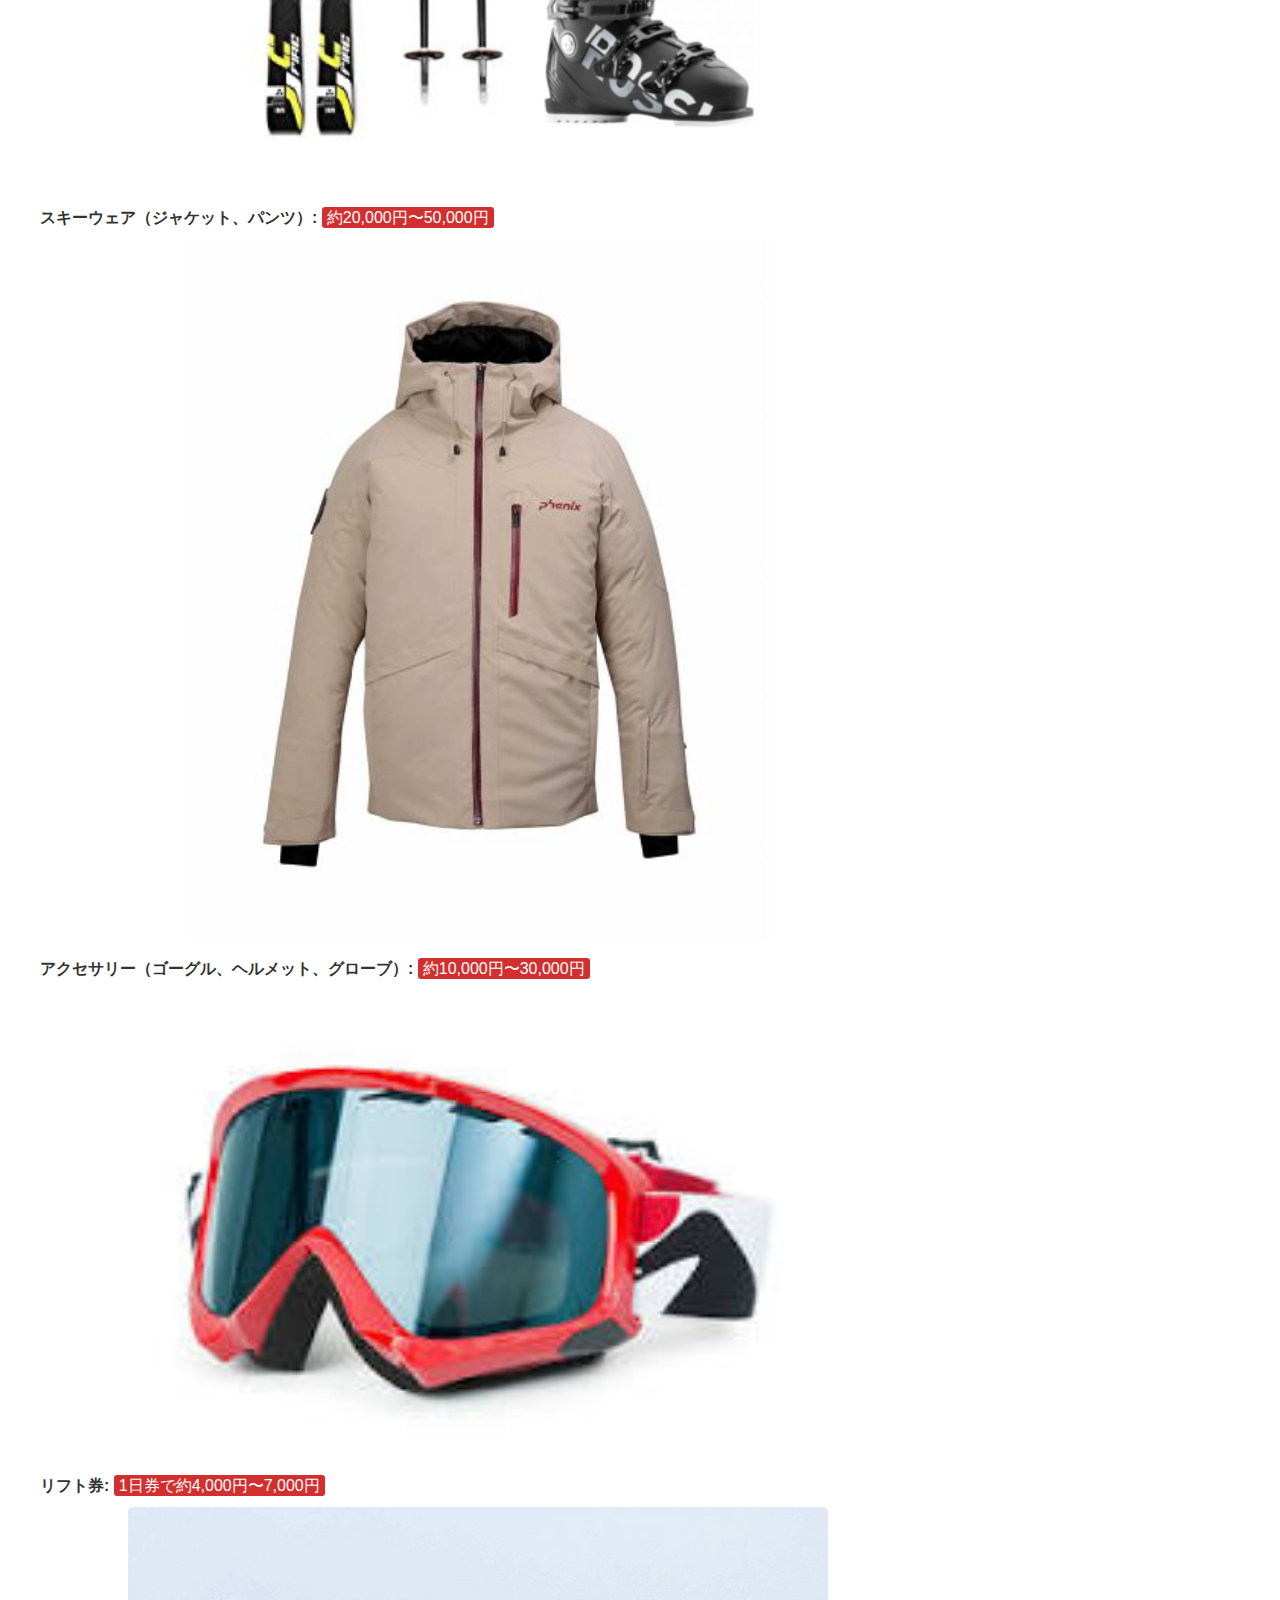
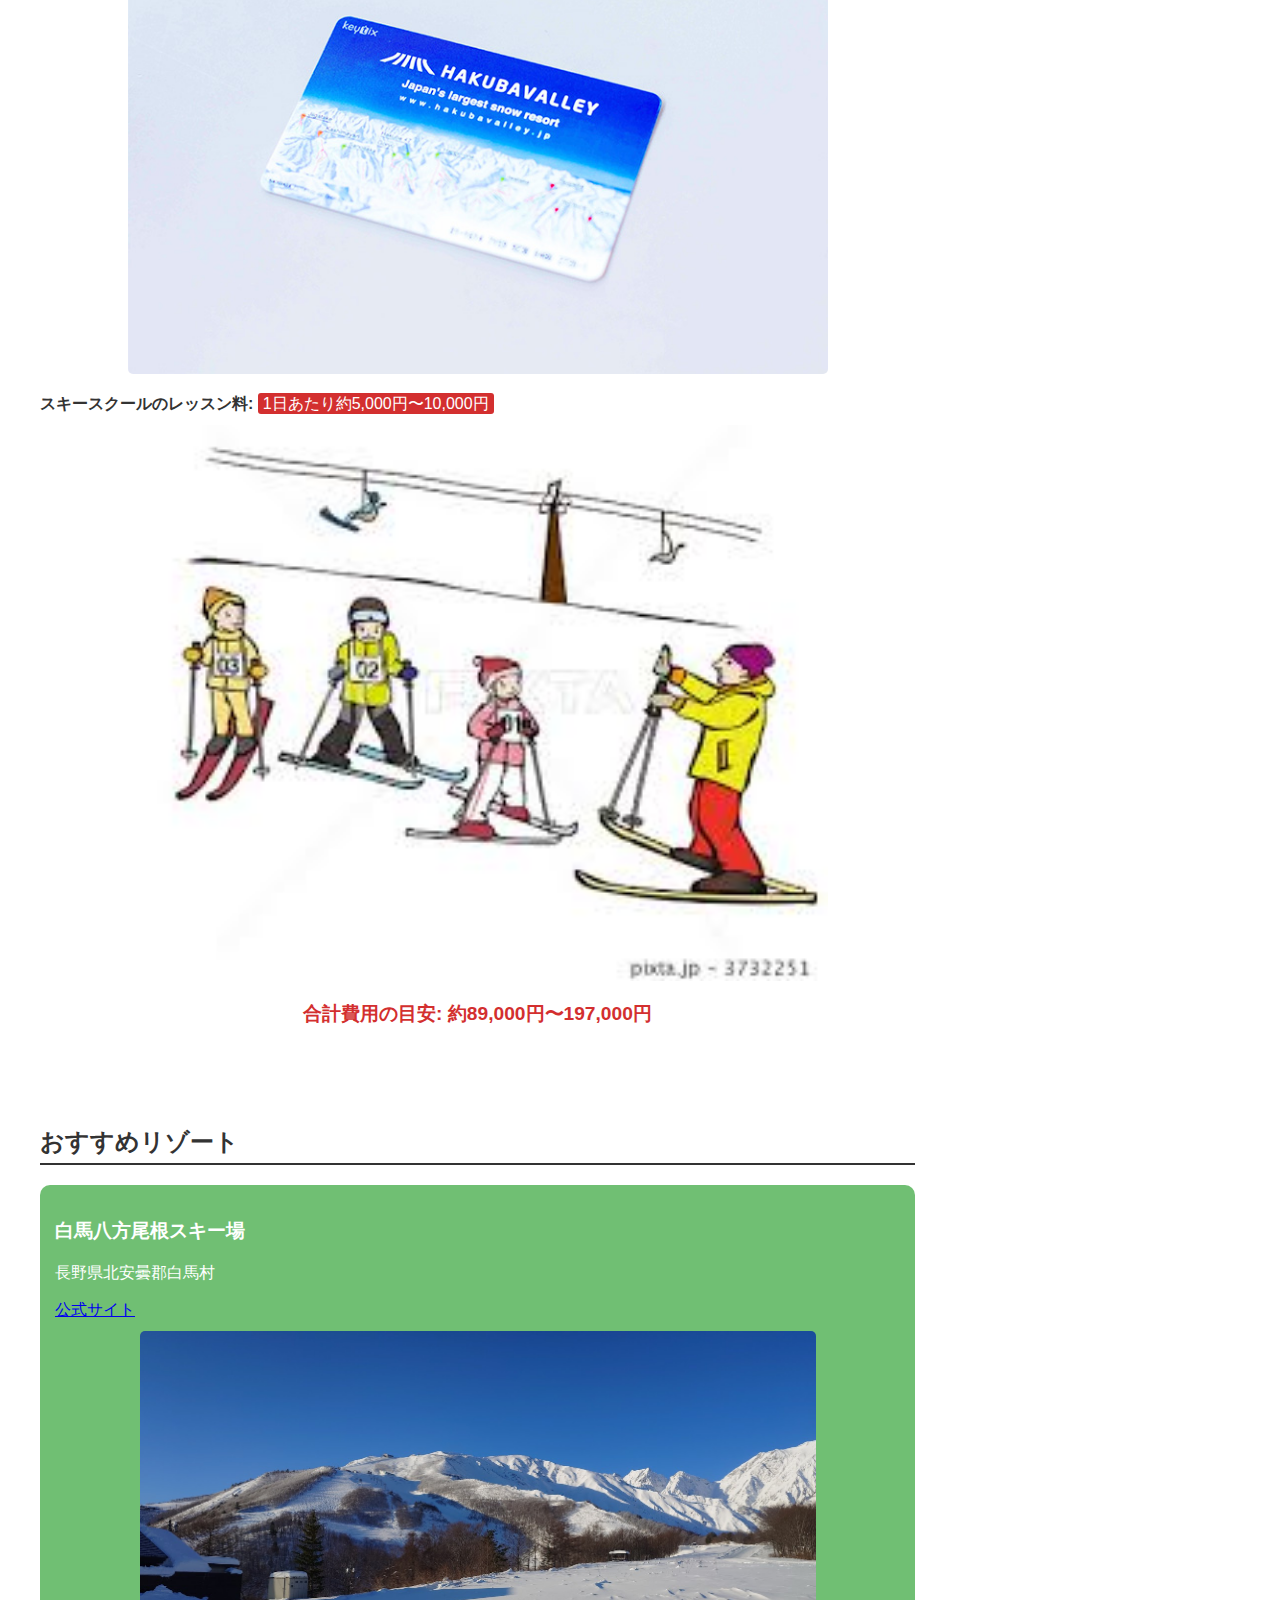
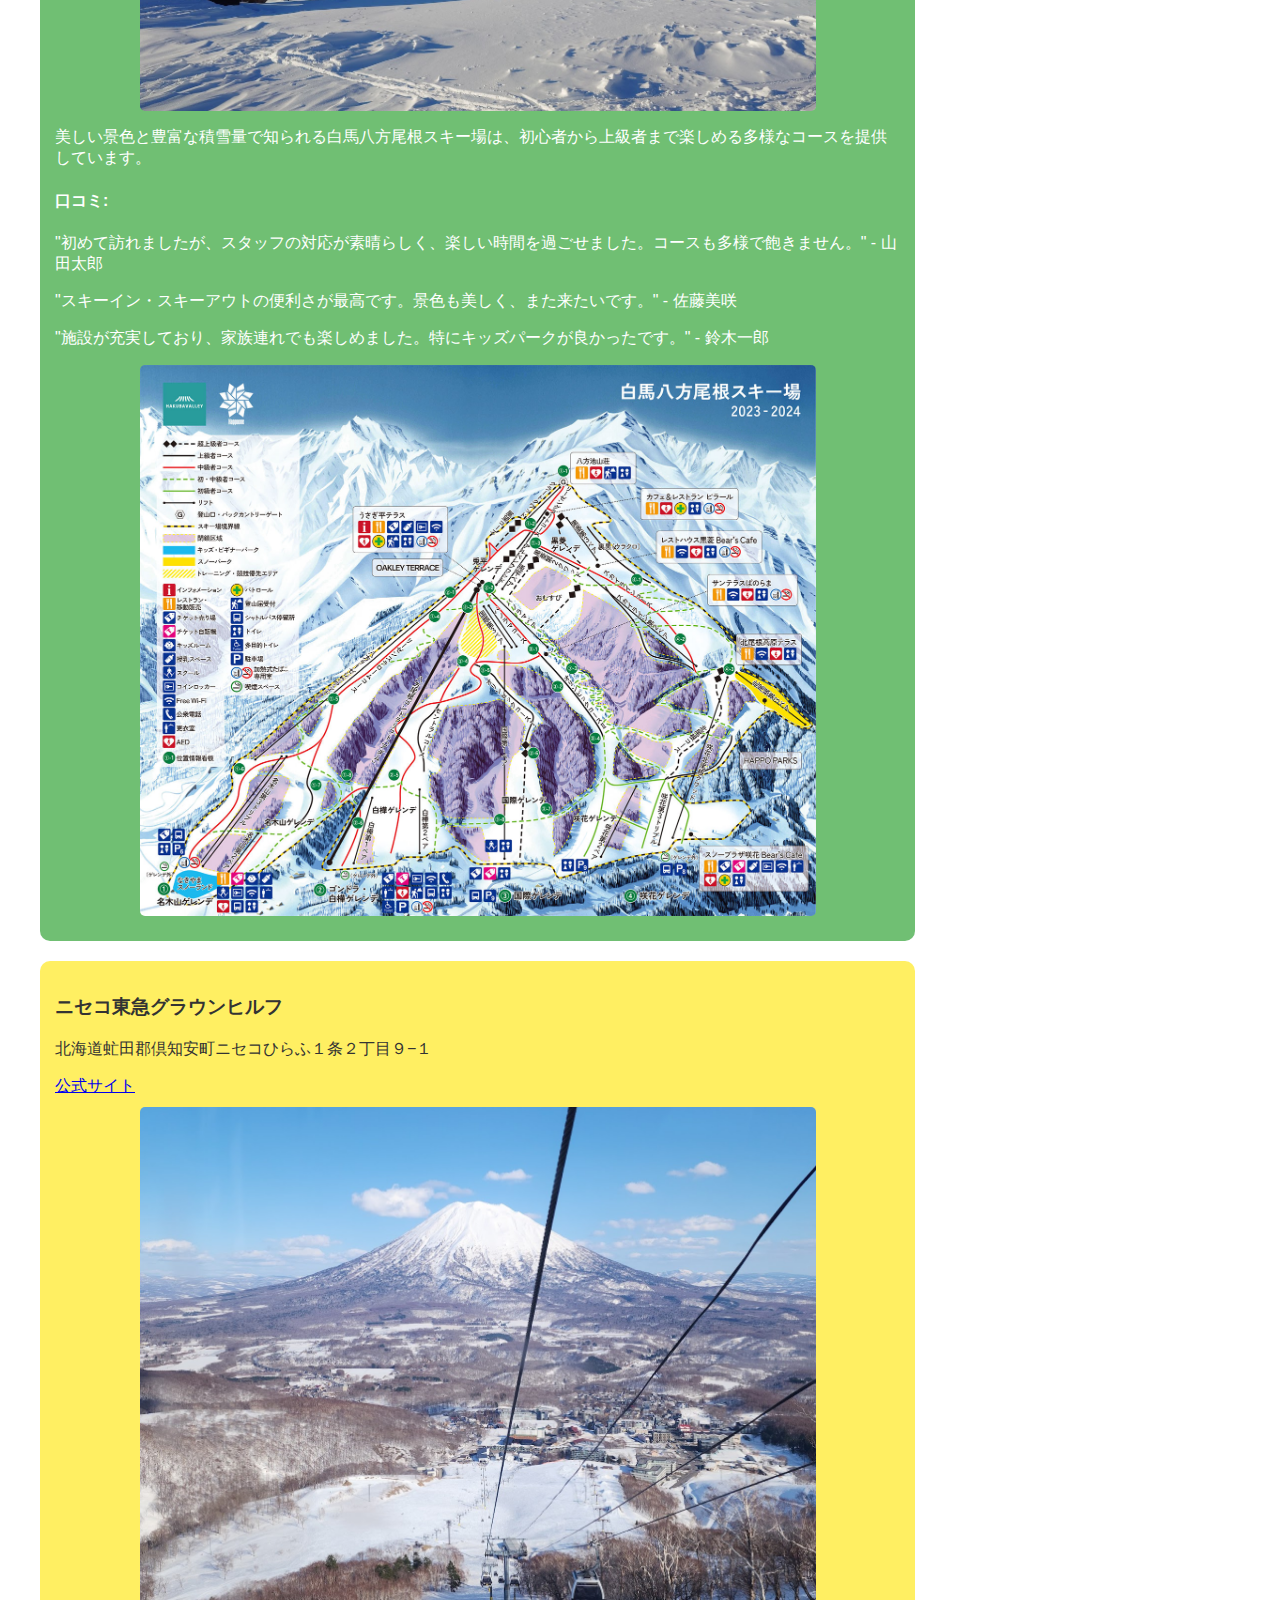
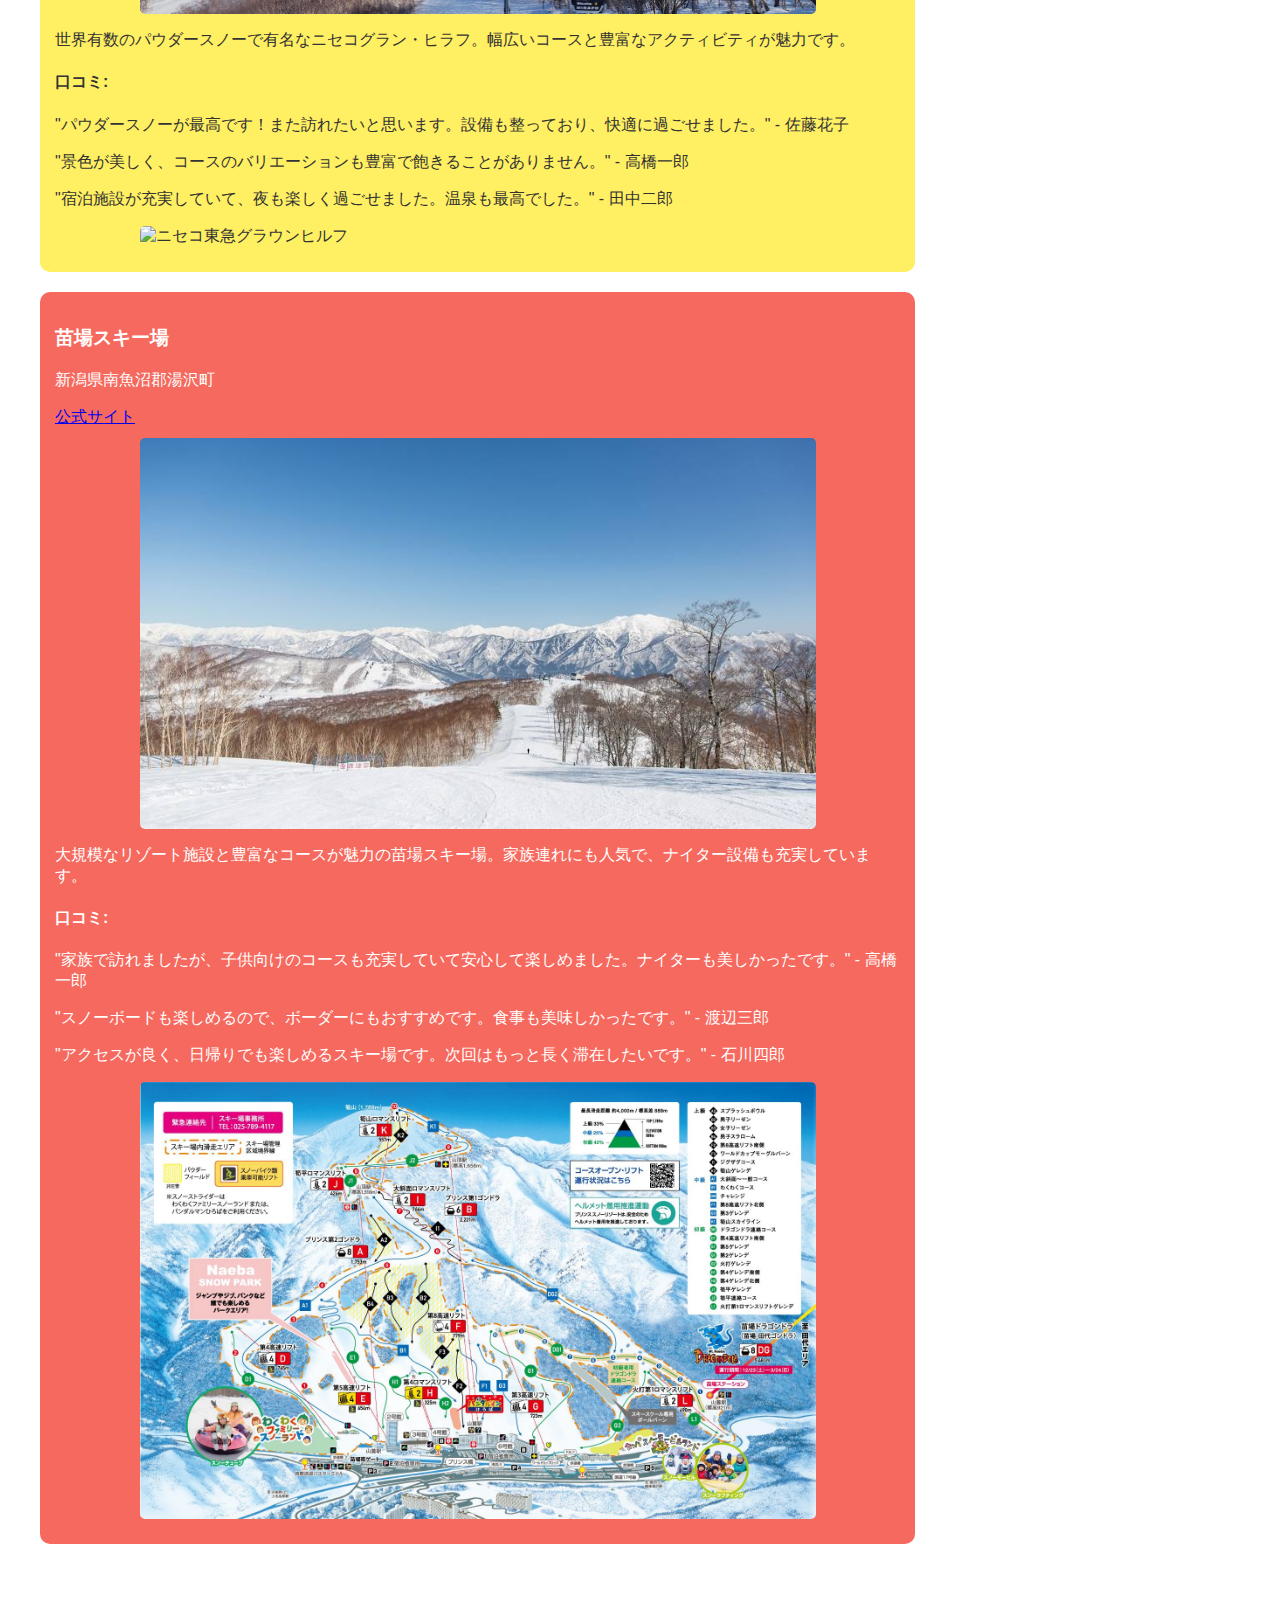
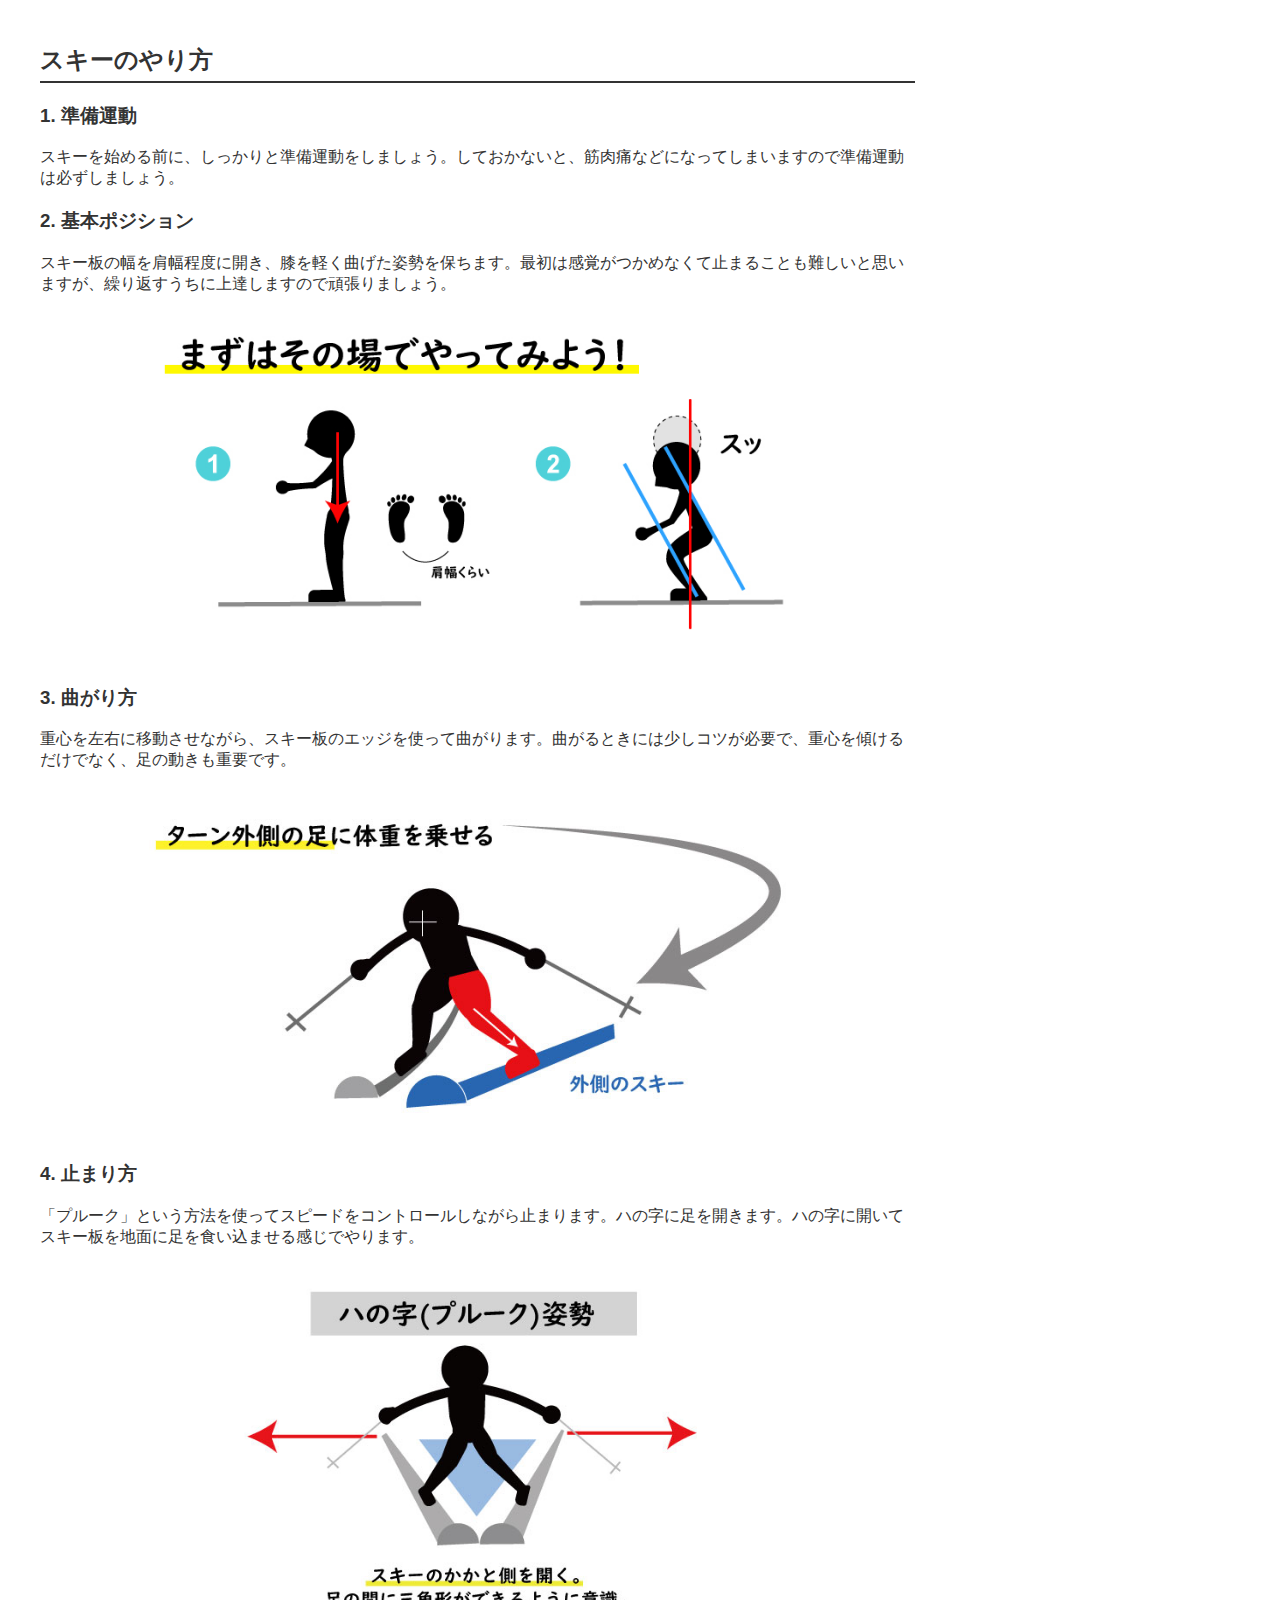
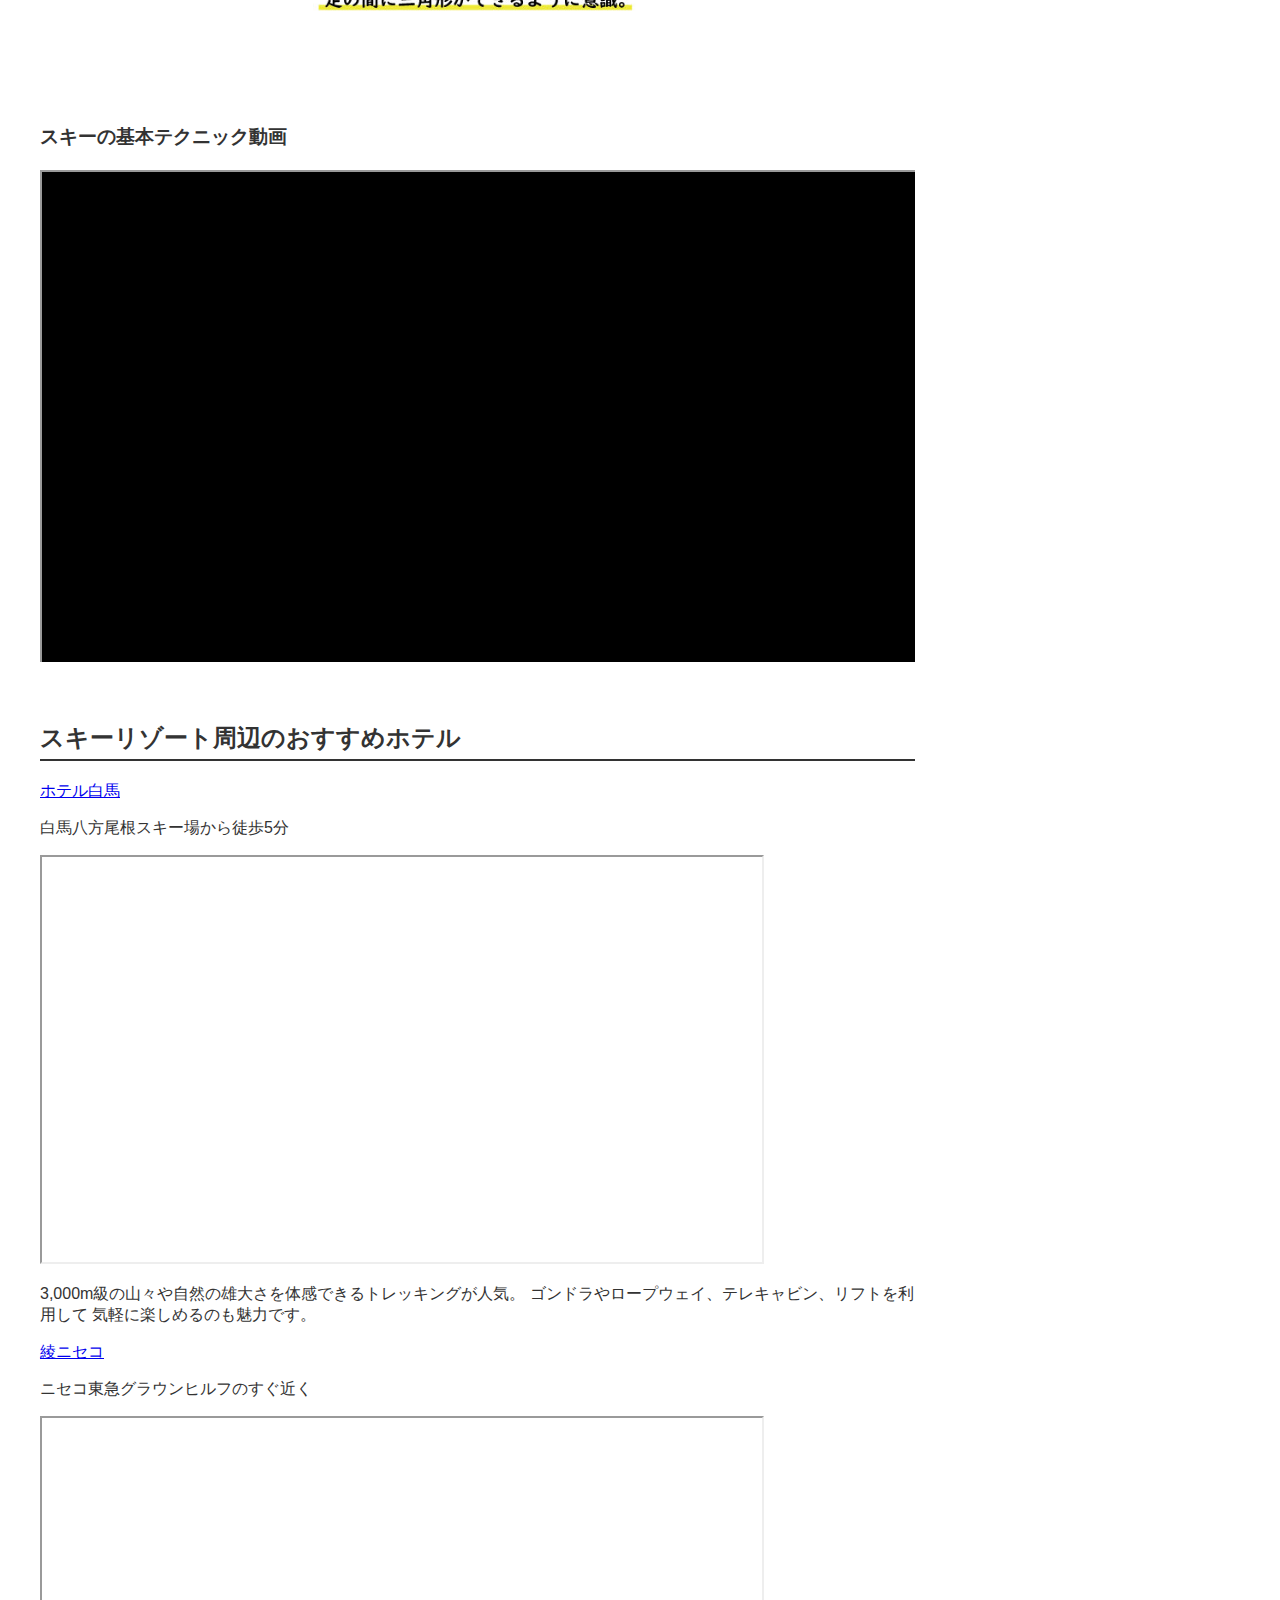
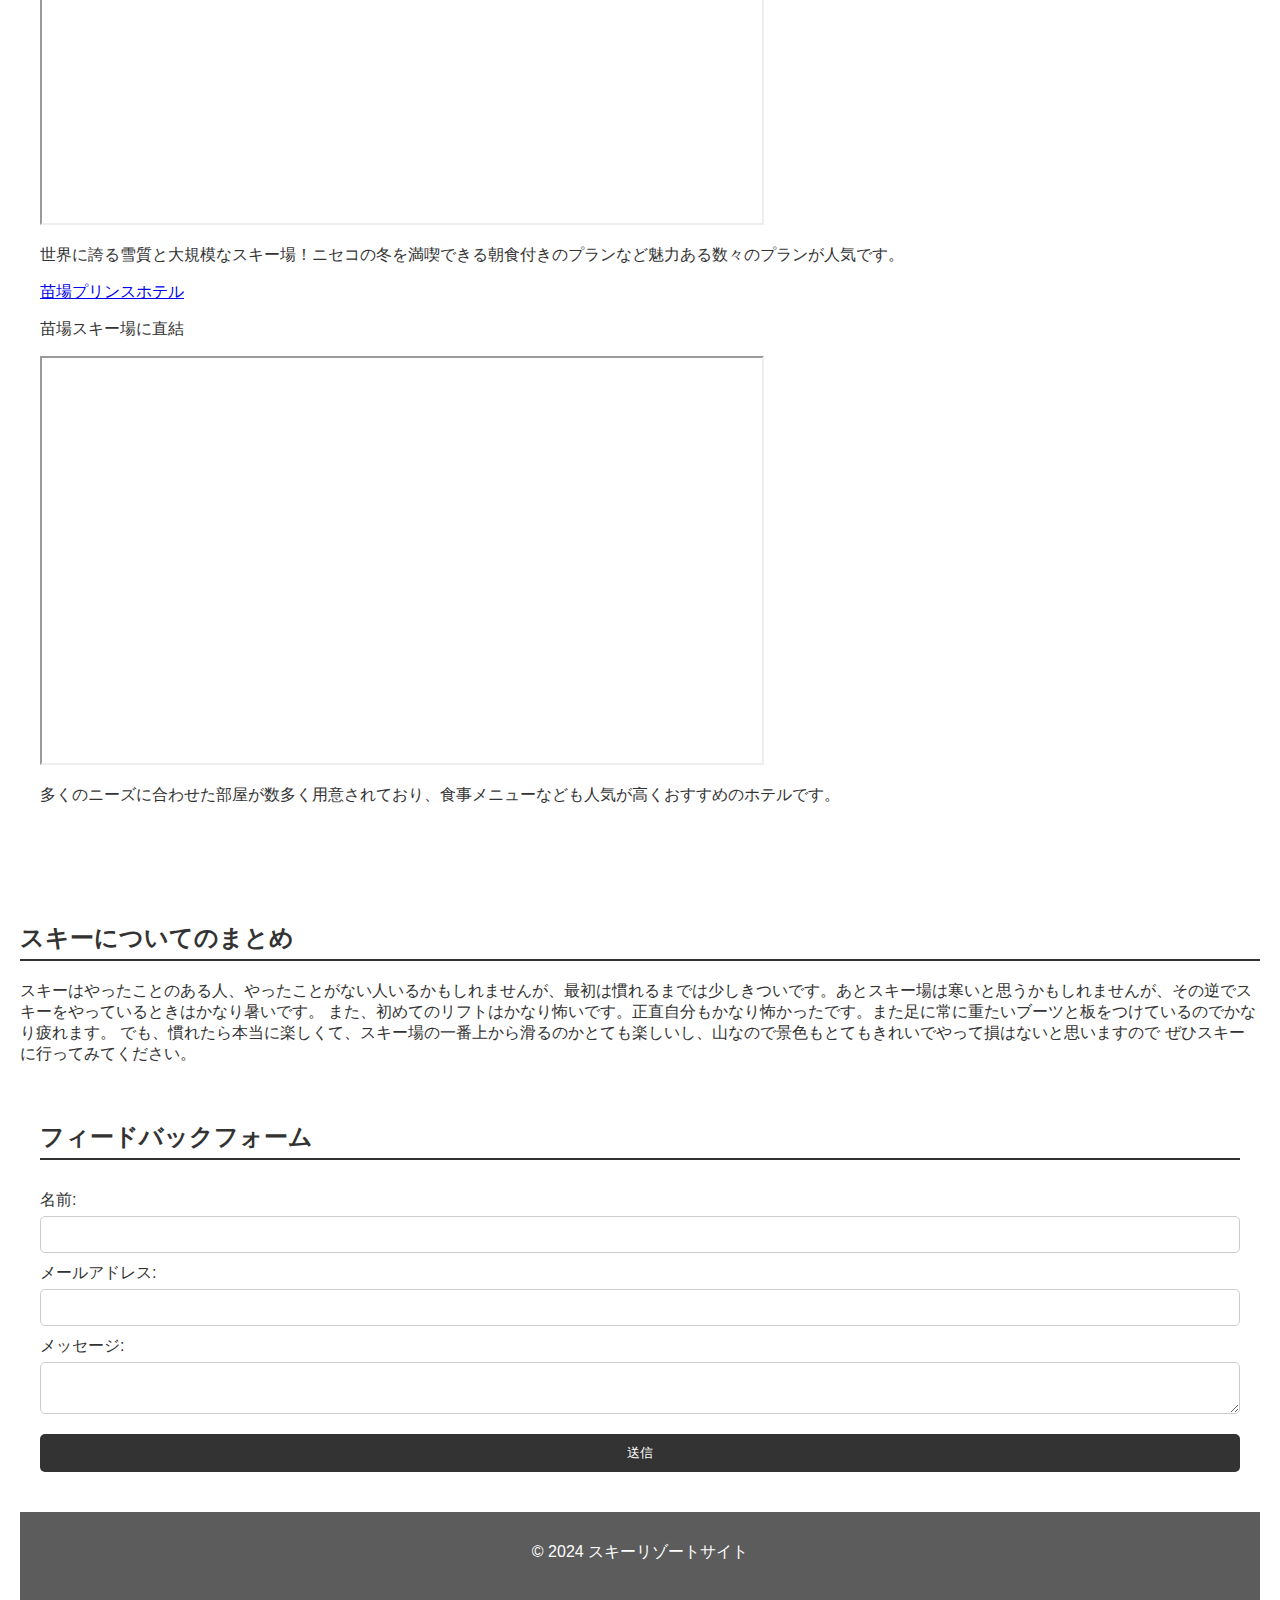
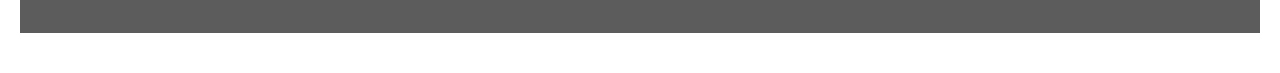
==== commit 6ed873b0: "Add files via upload" ====
--- a/index.html
+++ b/index.html
@@ -231,4 +231,4 @@
         javaScript,js
       </script>
 </body>
-</html>
+</html>--- a/styles.css
+++ b/styles.css
@@ -2,143 +2,341 @@
     font-family: Arial, sans-serif;
     margin: 0;
     padding: 0;
-    background-color: #f4f4f4;
-    display: flex;
-    flex-direction: column;
+    background: url('background.jpg') no-repeat center center fixed;
+    background-size: cover;
+    color: #333;
 }
 
 header {
+    background-color: rgba(51, 51, 51, 0.8);
+    color: #fff;
+    padding: 20px 0;
     text-align: center;
-    width: 100%;
-}
-
-.header-title {
-    background-image: url('ski-mountain.jpg'); /* ここで背景画像を指定 */
-    background-size: cover;
-    background-position: center;
-    padding: 5rem 0; /* タイトルセクションの高さを調整 */
-    color: #fff;
-    position: relative;
-}
-
-.header-title h1 {
+}
+
+header h1.circle {
+    display: inline-block;
+    border: 3px solid #fff;
+    border-radius: 50%;
+    padding: 20px;
     margin: 0;
-    background-color: rgba(0, 0, 0, 0.5); /* 半透明の背景を追加してテキストを読みやすくします */
-    display: inline-block;
-    padding: 1rem;
 }
 
 nav ul {
     list-style: none;
     padding: 0;
-    margin: 0;
-    background-color: #444;
+    margin: 20px 0 0;
     text-align: center;
 }
 
 nav ul li {
     display: inline;
-    margin: 0 1rem;
+    margin: 0 15px;
 }
 
 nav ul li a {
     color: #fff;
     text-decoration: none;
+    padding: 5px 10px;
+    border-radius: 5px;
+    transition: background-color 0.3s;
+}
+
+nav ul li a:hover {
+    background-color: rgba(255, 255, 255, 0.3);
+}
+
+.content {
+    display: flex;
+    justify-content: space-between;
+    padding: 20px;
 }
 
 main {
-    display: flex;
-    width: 100%;
-    padding: 2rem;
-}
-
-.content {
     flex: 3;
-    padding-right: 2rem;
-}
-
-section {
-    margin: 2rem 0;
-    background-color: #fff;
-    padding: 2rem;
-    border-radius: 5px;
+    margin-right: 20px;
 }
 
 aside {
     flex: 1;
-    background-color: #f9f9f9;
-    padding: 2rem;
-    margin: 2rem 0;
-    border-radius: 5px;
-    position: sticky;
+}
+
+section {
+    background-color: rgba(255, 255, 255, 0.8);
+    border-radius: 10px;
+    margin-bottom: 20px;
+    padding: 20px;
+}
+
+h2 {
+    border-bottom: 2px solid #333;
+    padding-bottom: 5px;
+}
+
+ul {
+    list-style: none;
+    padding: 0;
+}
+
+ul li {
+    margin-bottom: 10px;
+}
+
+#cost ul li {
+    margin-bottom: 20px;
+}
+
+#cost ul li img {
+    display: block;
+    margin: 10px auto 0 auto;
+    width: 80%;
+    height: auto;
+    border-radius: 5px;
+}
+
+.total-cost {
+    font-size: 1.2em;
+    color: #D32F2F;
+    font-weight: bold;
+    text-align: center;
+    margin-top: 20px;
+}
+
+.resort {
+    margin-bottom: 20px;
+    padding: 15px;
+    border-radius: 10px;
+    color: #fff;
+}
+
+.resort-green {
+    background-color: rgba(76, 175, 80, 0.8);
+}
+
+.resort-yellow {
+    background-color: rgba(255, 235, 59, 0.8);
+    color: #333;
+}
+
+.resort-red {
+    background-color: rgba(244, 67, 54, 0.8);
+}
+
+.resort img {
+    display: block;
+    width: 80%;
+    height: auto;
+    border-radius: 5px;
+    margin: 10px auto;
+}
+
+.instruction-image {
+    display: block;
+    width: 80%;
+    height: auto;
+    margin: 20px auto;
+}
+
+.video-space {
+    background-color: rgba(255, 255, 255, 0.9);
+    border-radius: 10px;
+    padding: 20px;
+    margin-top: 20px;
+}
+
+.video-container {
+    position: relative;
+    padding-bottom: 56.25%;
+    height: 0;
+    overflow: hidden;
+    max-width: 100%;
+    background: #000;
+    margin-top: 20px;
+}
+
+.video-container iframe {
+    position: absolute;
     top: 0;
-}
-
-h2 {
-    color: #333;
-}
-
-.package {
-    background-color: #e4e4e4;
-    padding: 1rem;
-    margin: 1rem 0;
-    border-radius: 5px;
-}
-
-#testimonials {
-    background-color: #f9f9f9;
-    padding: 2rem;
-    margin: 2rem 0;
-    border-radius: 5px;
-}
-
-.testimonial {
-    background-color: #fff;
-    padding: 1rem;
-    margin: 1rem 0;
-    border-radius: 5px;
-    border-left: 4px solid #444;
-}
-
-.testimonial h3 {
-    margin-top: 0;
-}
-
-.testimonial-content {
-    padding-left: 1rem;
-}
-
-.testimonial.beginner {
-    border-left-color: #4CAF50;
-}
-
-.testimonial.intermediate {
-    border-left-color: #FF9800;
-}
-
-.testimonial.advanced {
-    border-left-color: #F44336;
-}
-
-.video-container {
+    left: 0;
+    width: 100%;
+    height: 100%;
+}
+
+.weather-image, .map-image {
+    display: block;
+    width: 80%;
+    height: auto;
+    margin: 20px auto;
+    border-radius: 5px;
+}
+
+footer {
+    background-color: rgba(51, 51, 51, 0.8);
+    color: #fff;
     text-align: center;
-    margin: 2rem 0;
-}
-
-video {
-    width: 100%;
-    max-width: 600px;
-    height: auto;
+    padding: 10px 0;
+}
+
+footer p {
+    margin: 0;
+}
+
+#hotels img {
+    display: block;
+    width: 80%;
+    height: auto;
+    border-radius: 5px;
+    margin: 10px auto;
+} 
+
+#feedback-form {
+    display: flex;
+    flex-direction: column;
+}
+
+#feedback-form label {
+    margin-top: 10px;
+}
+
+#feedback-form input, #feedback-form textarea {
+    margin-top: 5px;
+    padding: 10px;
+    border-radius: 5px;
     border: 1px solid #ccc;
-    border-radius: 5px;
-}
-
-#calendar table {
-    width: 100%;
-    border-collapse: collapse;
-}
-
-
-
-
-
+}
+
+#feedback-form button {
+    margin-top: 20px;
+    padding: 10px;
+    background-color: #333;
+    color: #fff;
+    border: none;
+    border-radius: 5px;
+    cursor: pointer;
+}
+
+#feedback-form button:hover {
+    background-color: #555;
+}
+
+#weather-info {
+    font-size: 1.2em;
+    margin-top: 20px;
+}
+
+/* Existing CSS here */
+
+.price {
+    background-color: #D32F2F;
+    color: #fff;
+    padding: 2px 5px;
+    border-radius: 3px;
+}
+
+#feedback-form {
+    display: flex;
+    flex-direction: column;
+}
+
+#feedback-form label {
+    margin-top: 10px;
+}
+
+#feedback-form input, #feedback-form textarea {
+    margin-top: 5px;
+    padding: 10px;
+    border-radius: 5px;
+    border: 1px solid #ccc;
+}
+
+#feedback-form button {
+    margin-top: 20px;
+    padding: 10px;
+    background-color: #333;
+    color: #fff;
+    border: none;
+    border-radius: 5px;
+    cursor: pointer;
+}
+
+#feedback-form button:hover {
+    background-color: #555;
+}
+
+#weather-info {
+    font-size: 1.2em;
+    margin-top: 20px;
+}
+
+#summary {
+    background-color: rgba(255, 255, 255, 0.8);
+    border-radius: 10px;
+    margin-bottom: 20px;
+    padding: 20px;
+}
+
+
+.price {
+    background-color: #D32F2F;
+    color: #fff;
+    padding: 2px 5px;
+    border-radius: 3px;
+}
+
+#feedback-form {
+    display: flex;
+    flex-direction: column;
+}
+
+#feedback-form label {
+    margin-top: 10px;
+}
+
+#feedback-form input, #feedback-form textarea {
+    margin-top: 5px;
+    padding: 10px;
+    border-radius: 5px;
+    border: 1px solid #ccc;
+}
+
+#feedback-form button {
+    margin-top: 20px;
+    padding: 10px;
+    background-color: #333;
+    color: #fff;
+    border: none;
+    border-radius: 5px;
+    cursor: pointer;
+}
+
+#feedback-form button:hover {
+    background-color: #555;
+}
+
+#weather-info {
+    font-size: 1.2em;
+    margin-top: 20px;
+}
+
+#summary {
+    background-color: rgba(255, 255, 255, 0.8);
+    border-radius: 10px;
+    margin-bottom: 20px;
+    padding: 20px;
+}
+
+.slider {
+    width: 80%;
+    margin: 0 auto;
+}
+
+.review {
+    background-color: rgba(255, 255, 255, 0.8);
+    padding: 10px;
+    border-radius: 5px;
+    margin-bottom: 10px;
+}
+
+.review p {
+    margin: 0;
+}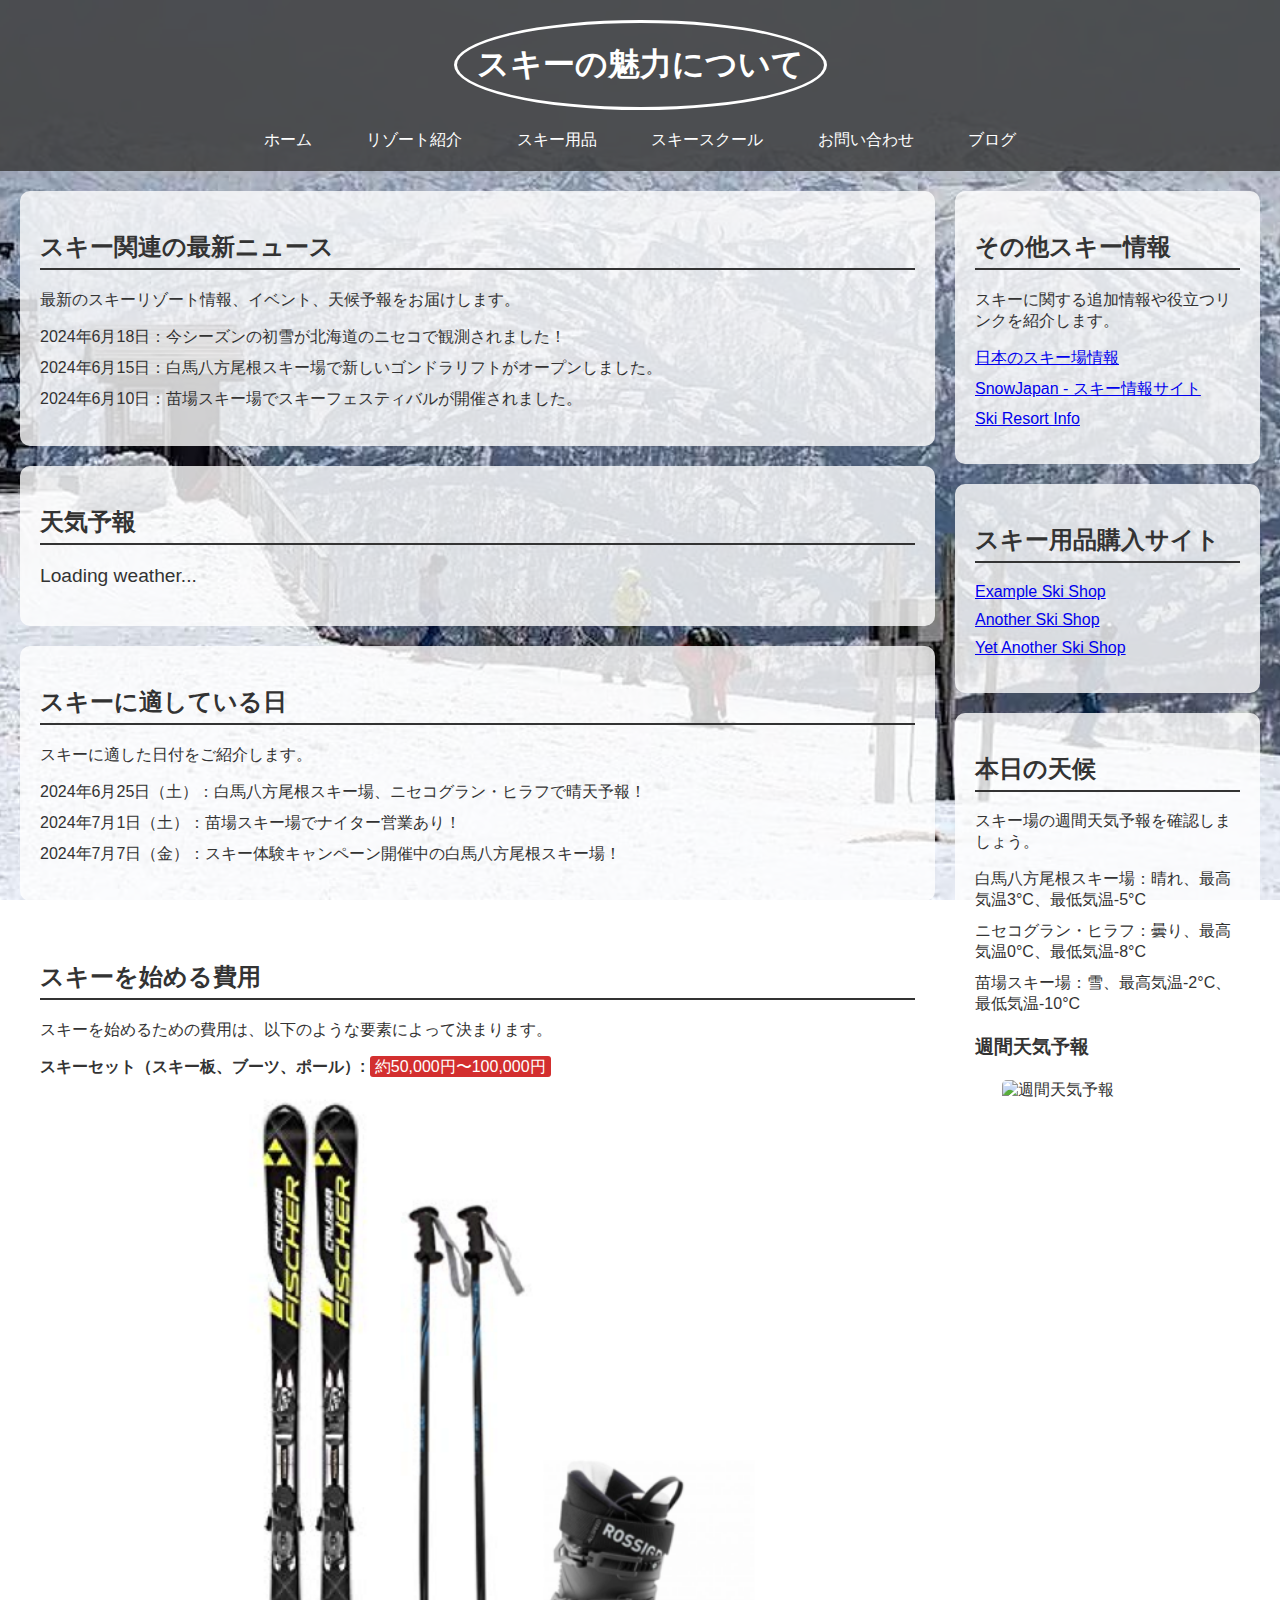
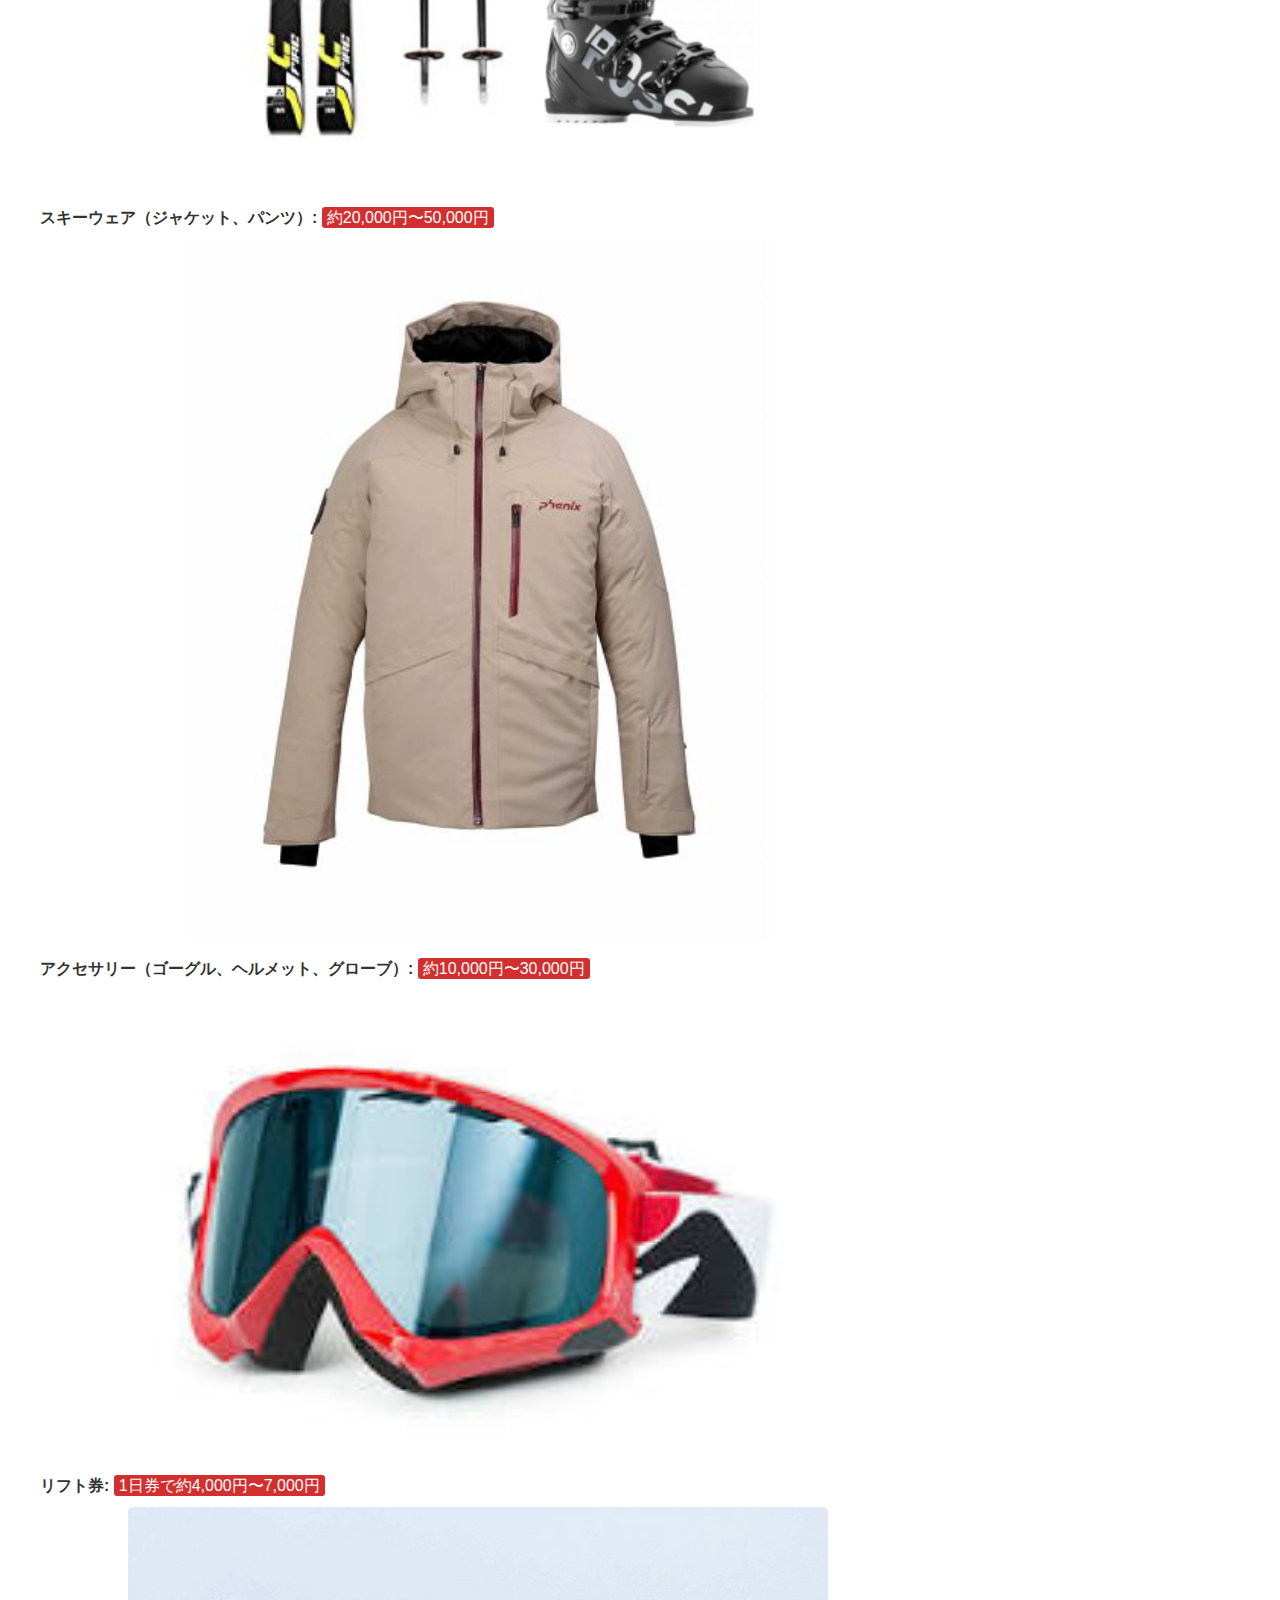
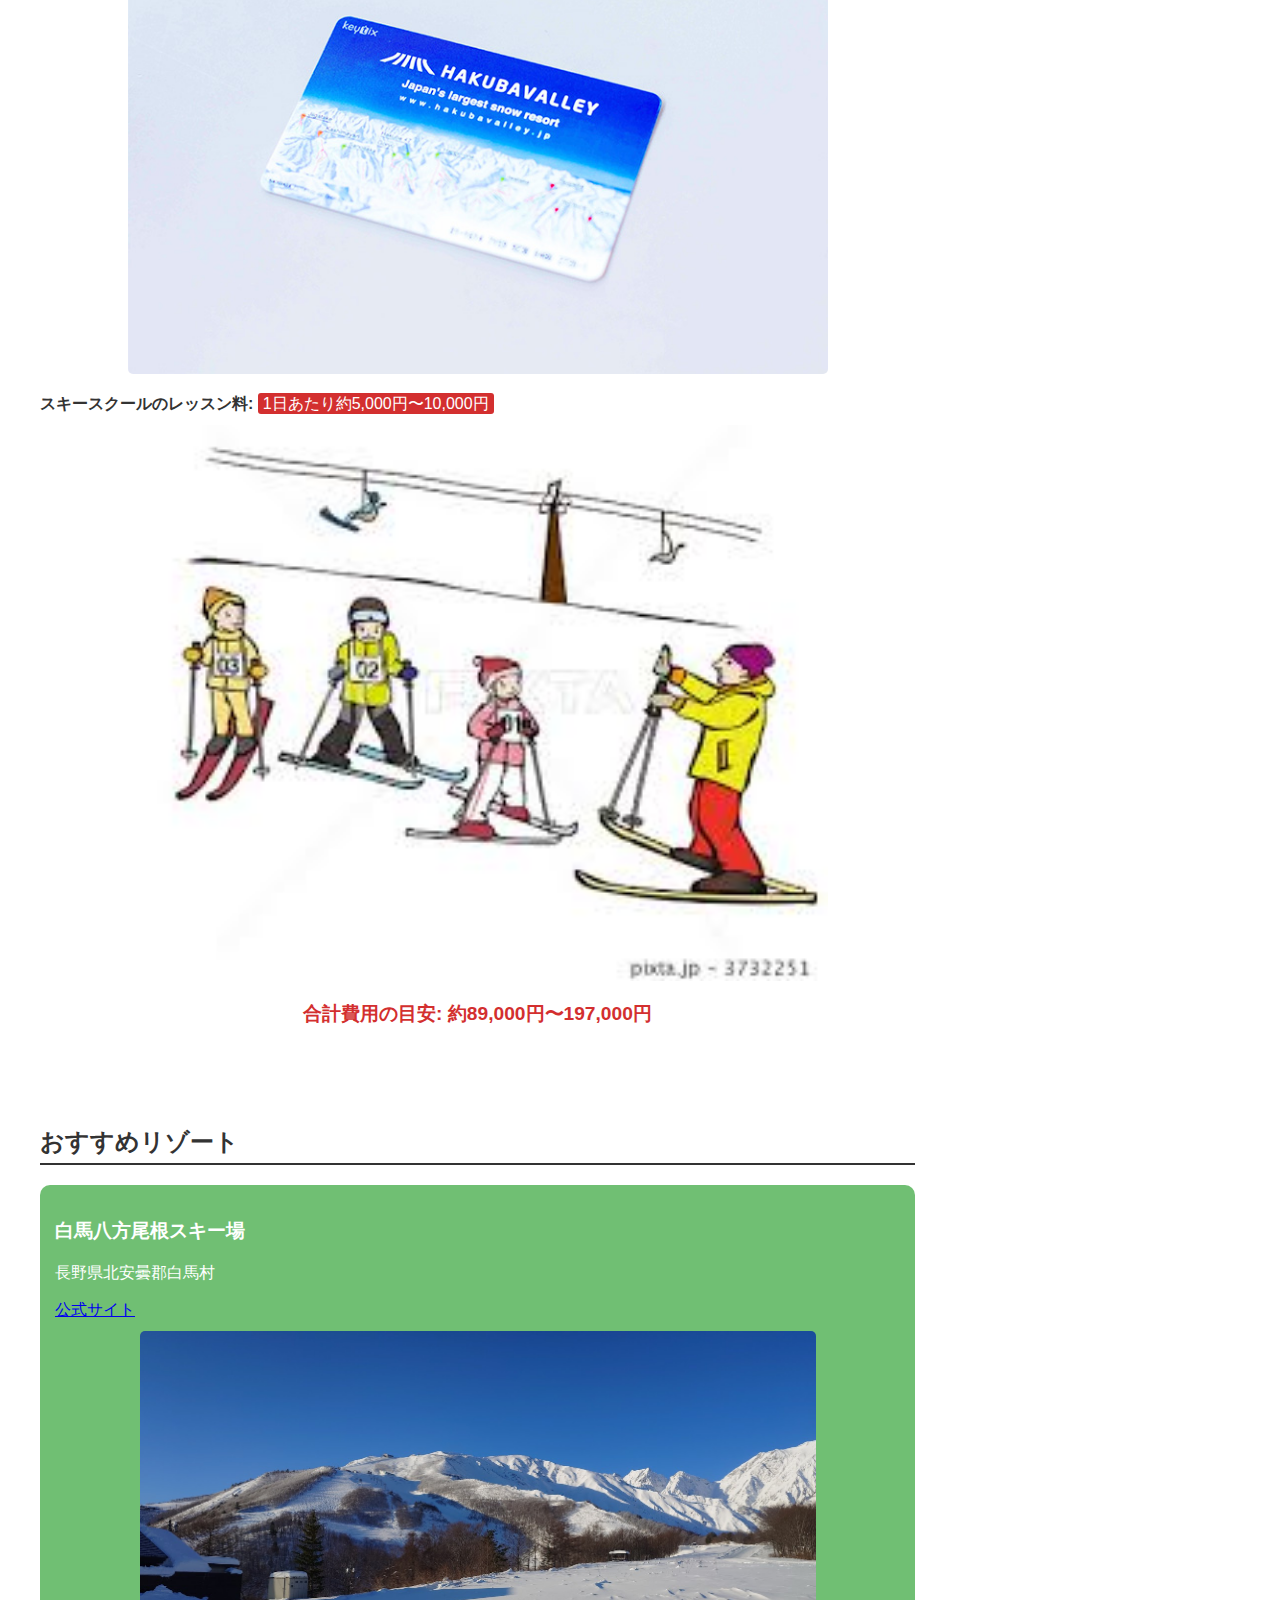
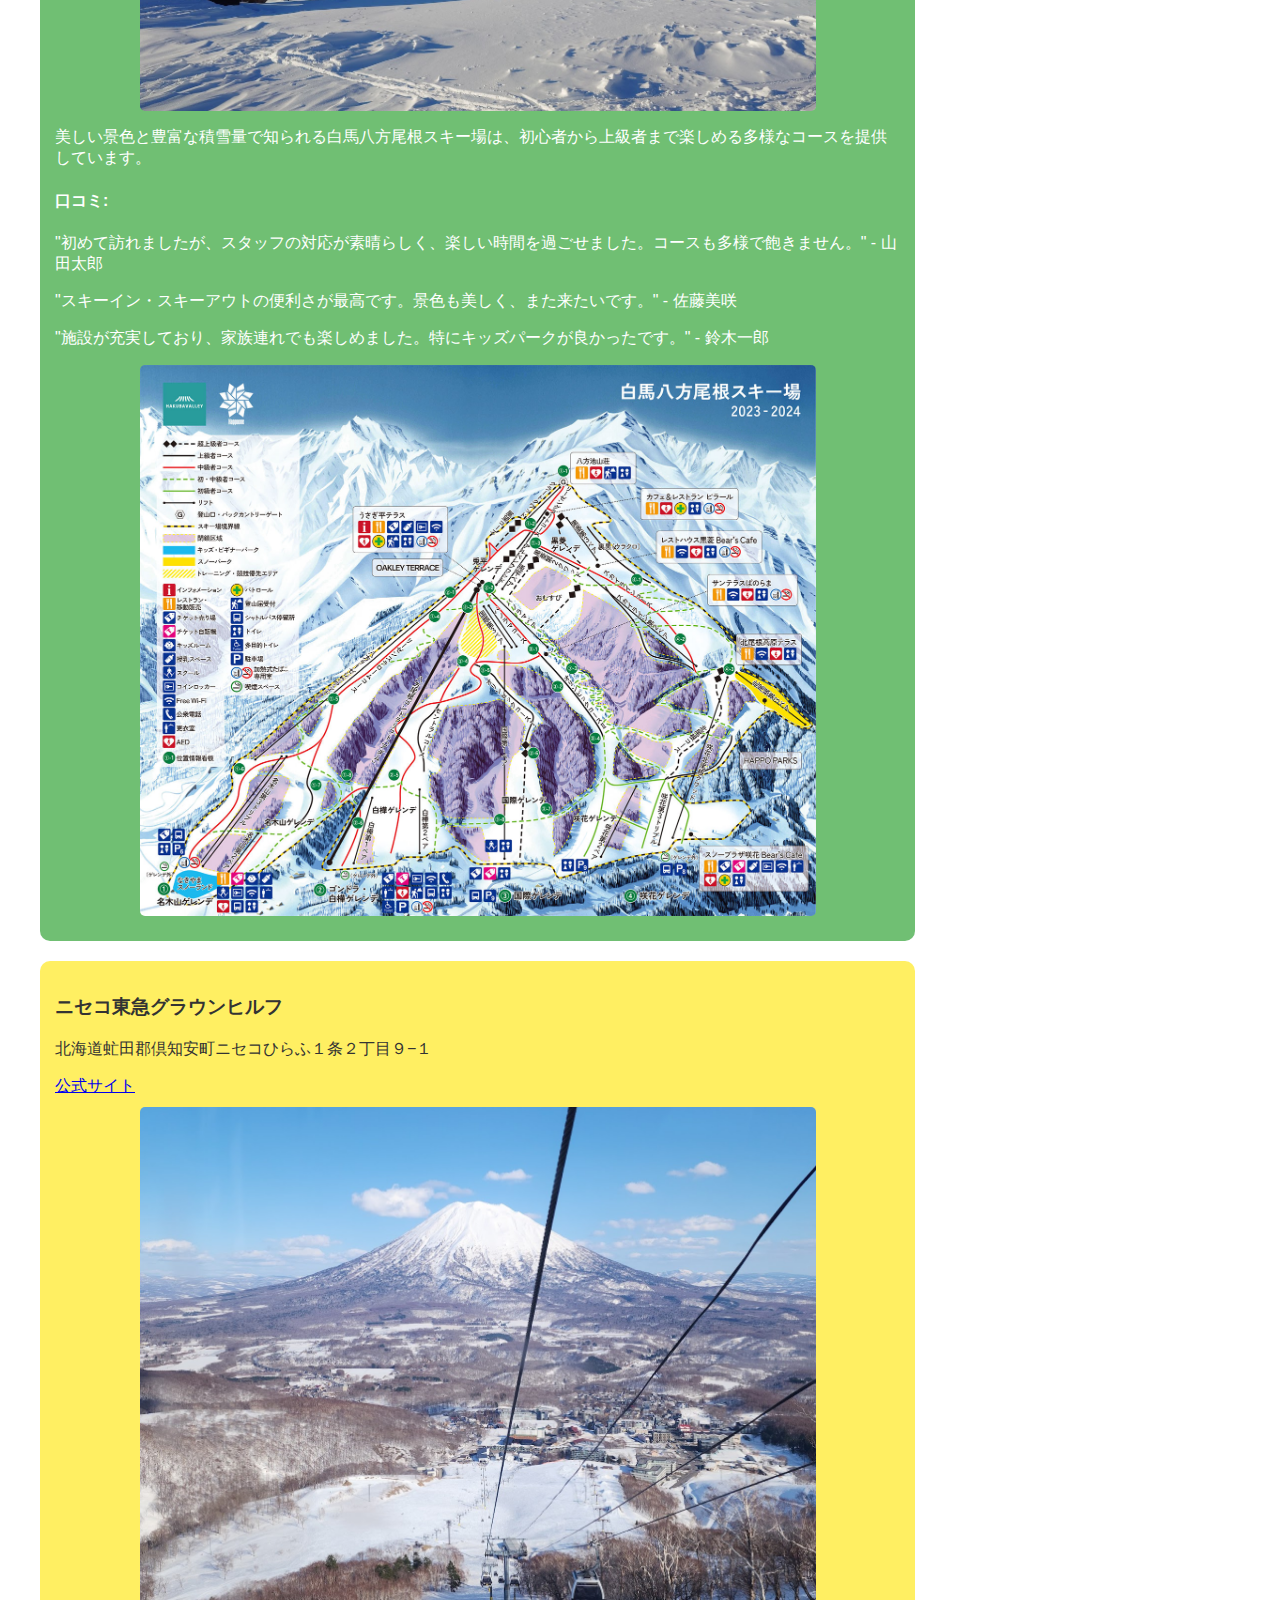
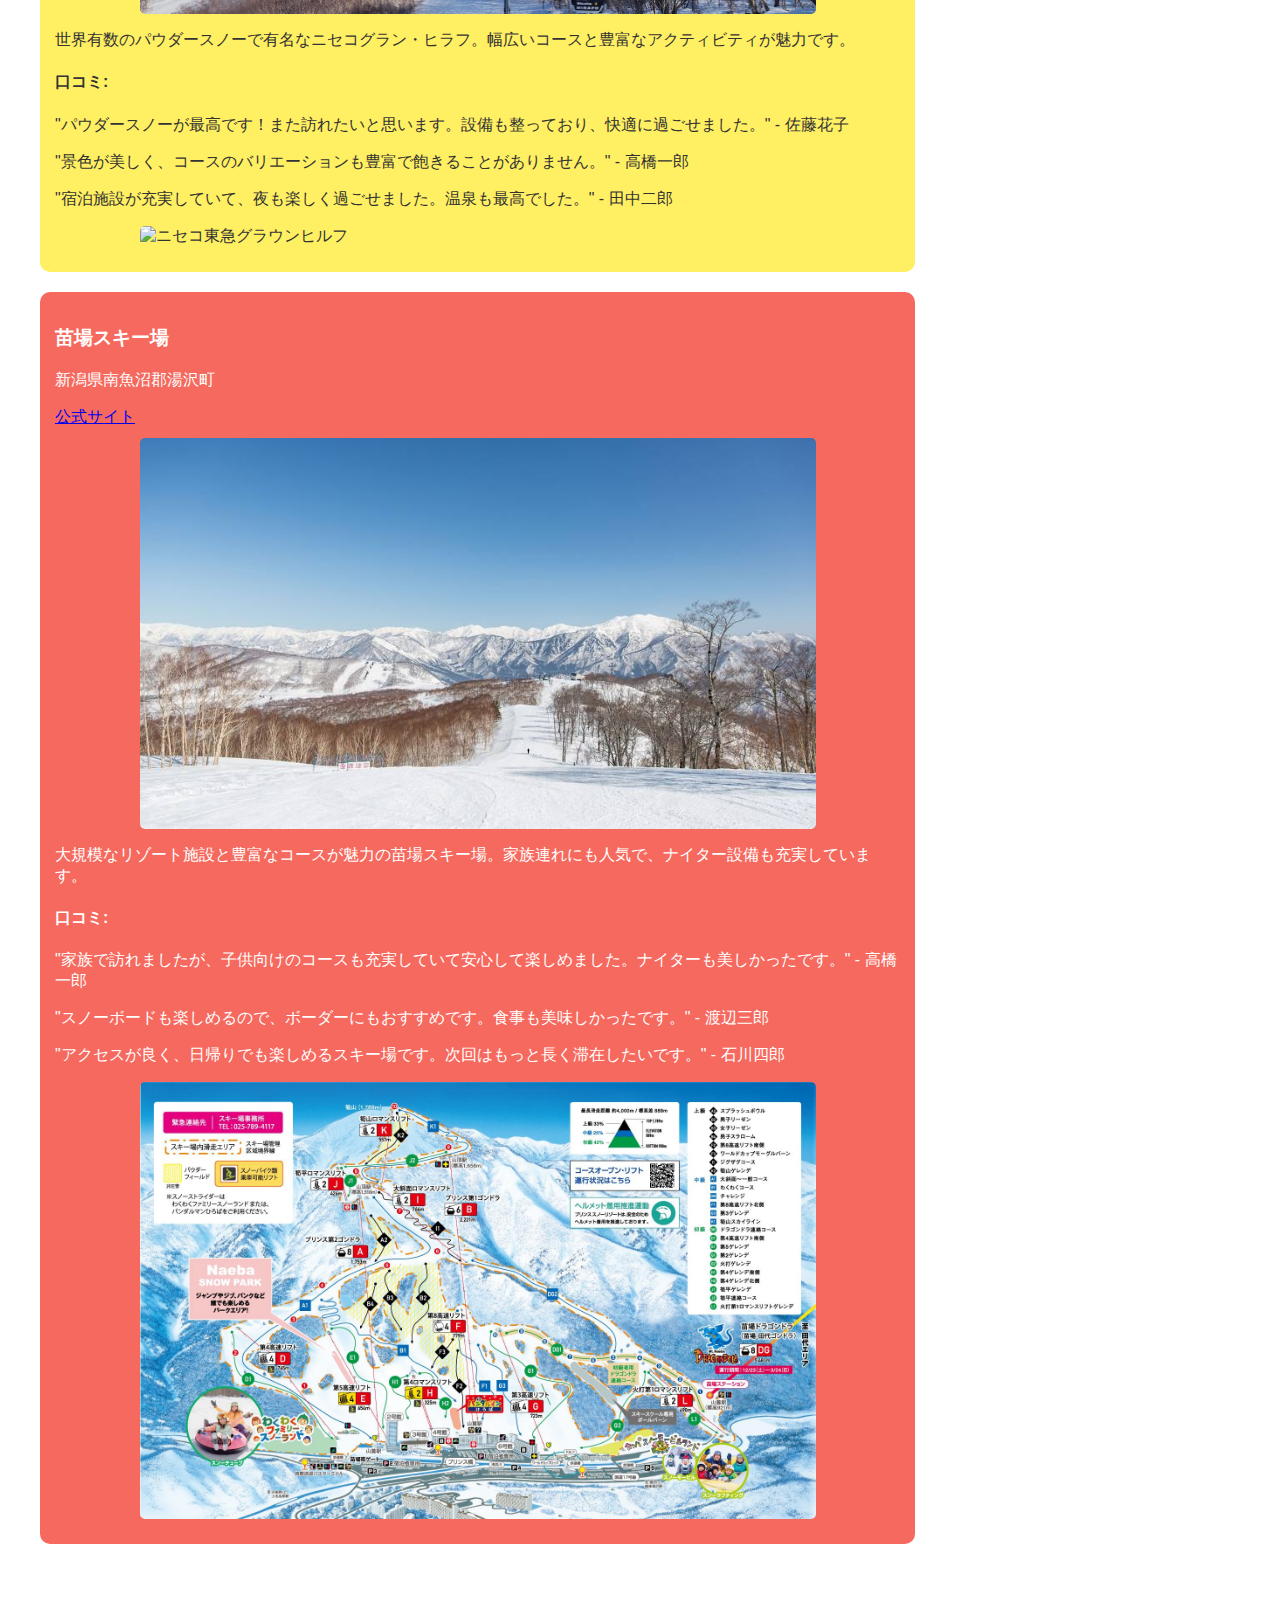
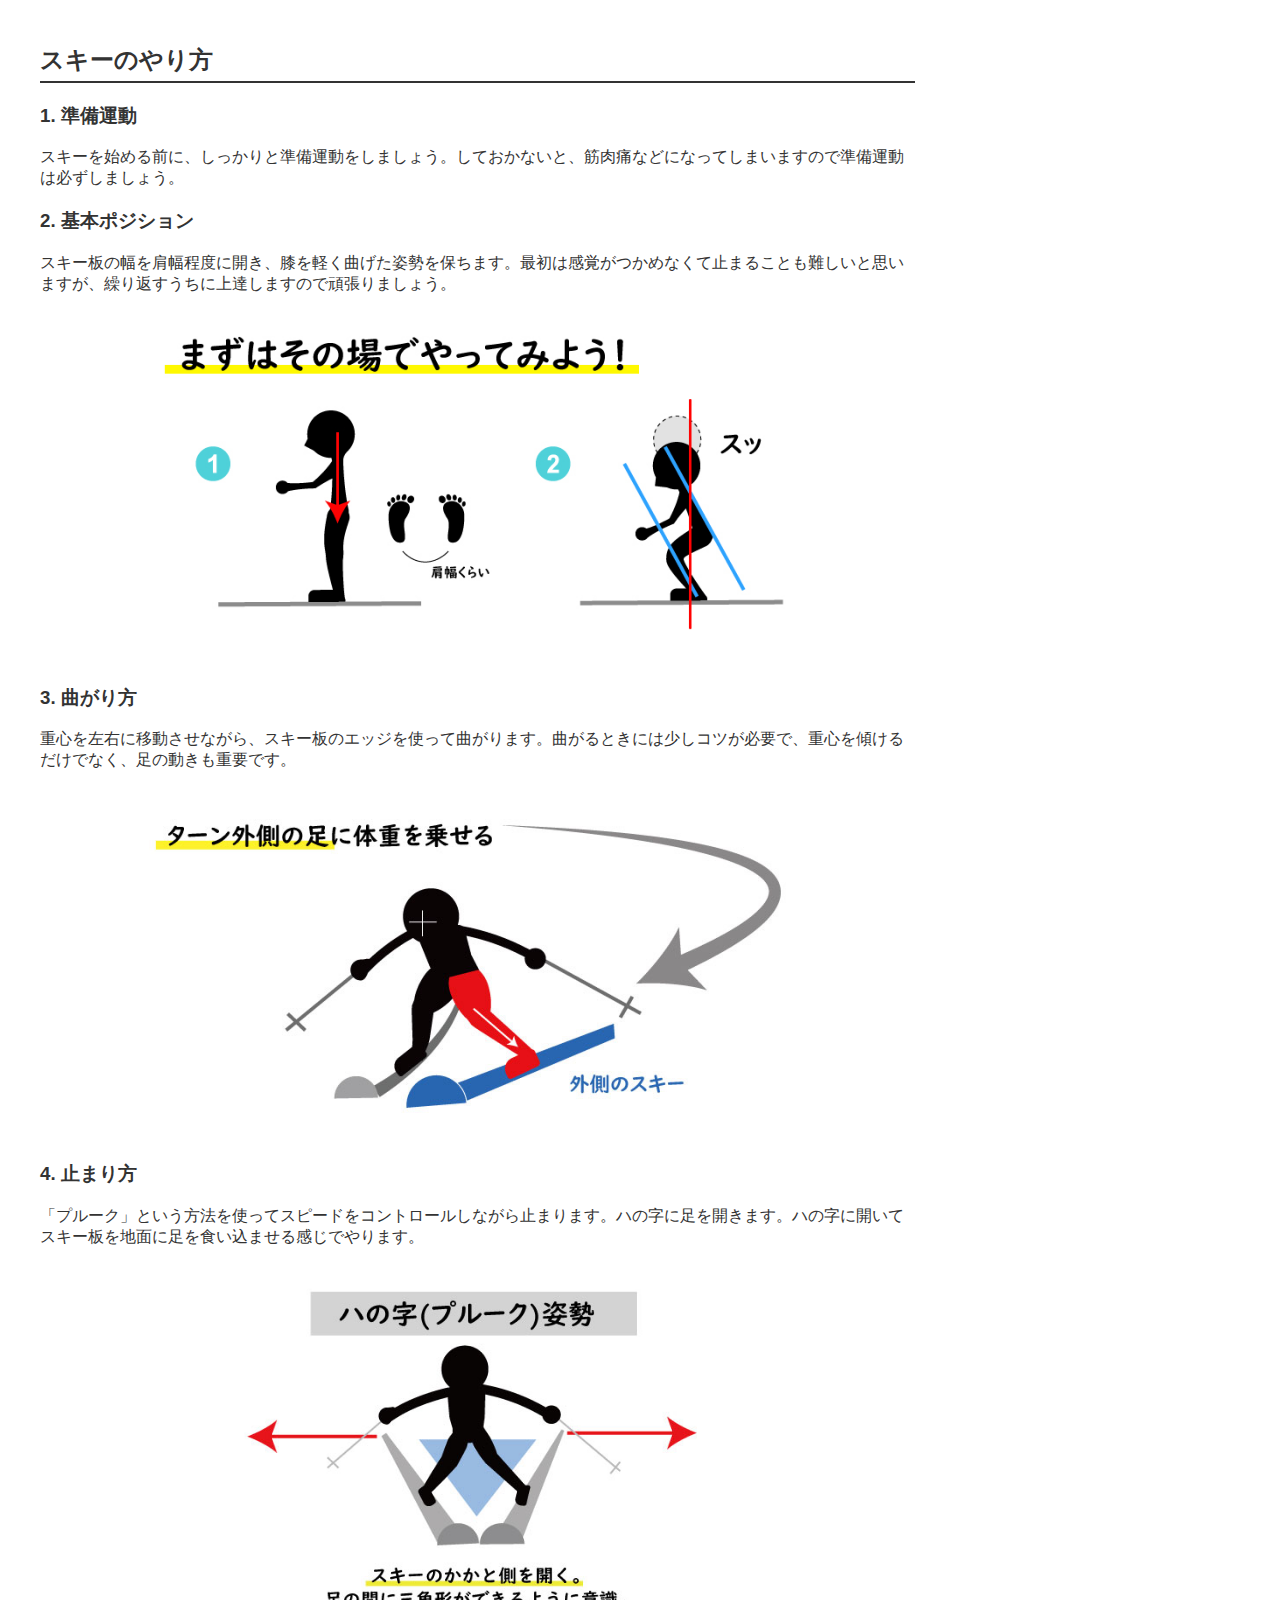
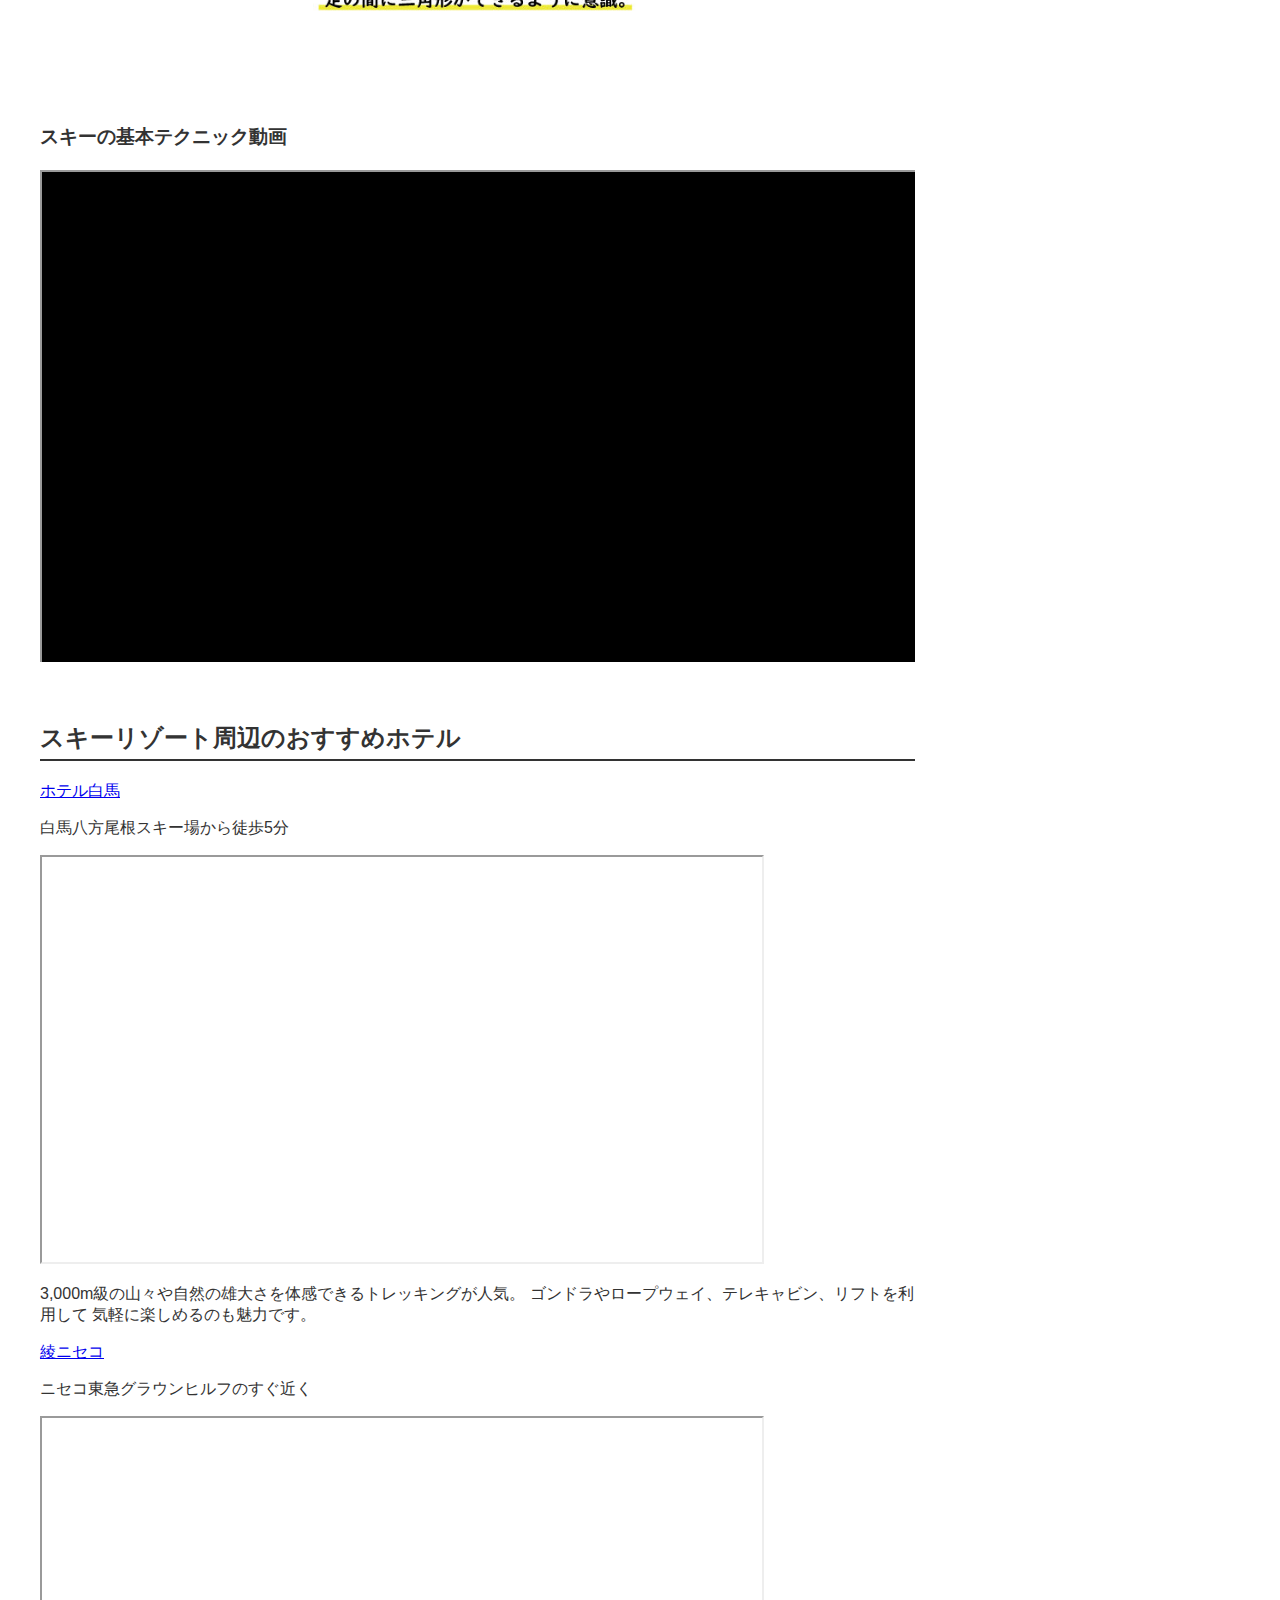
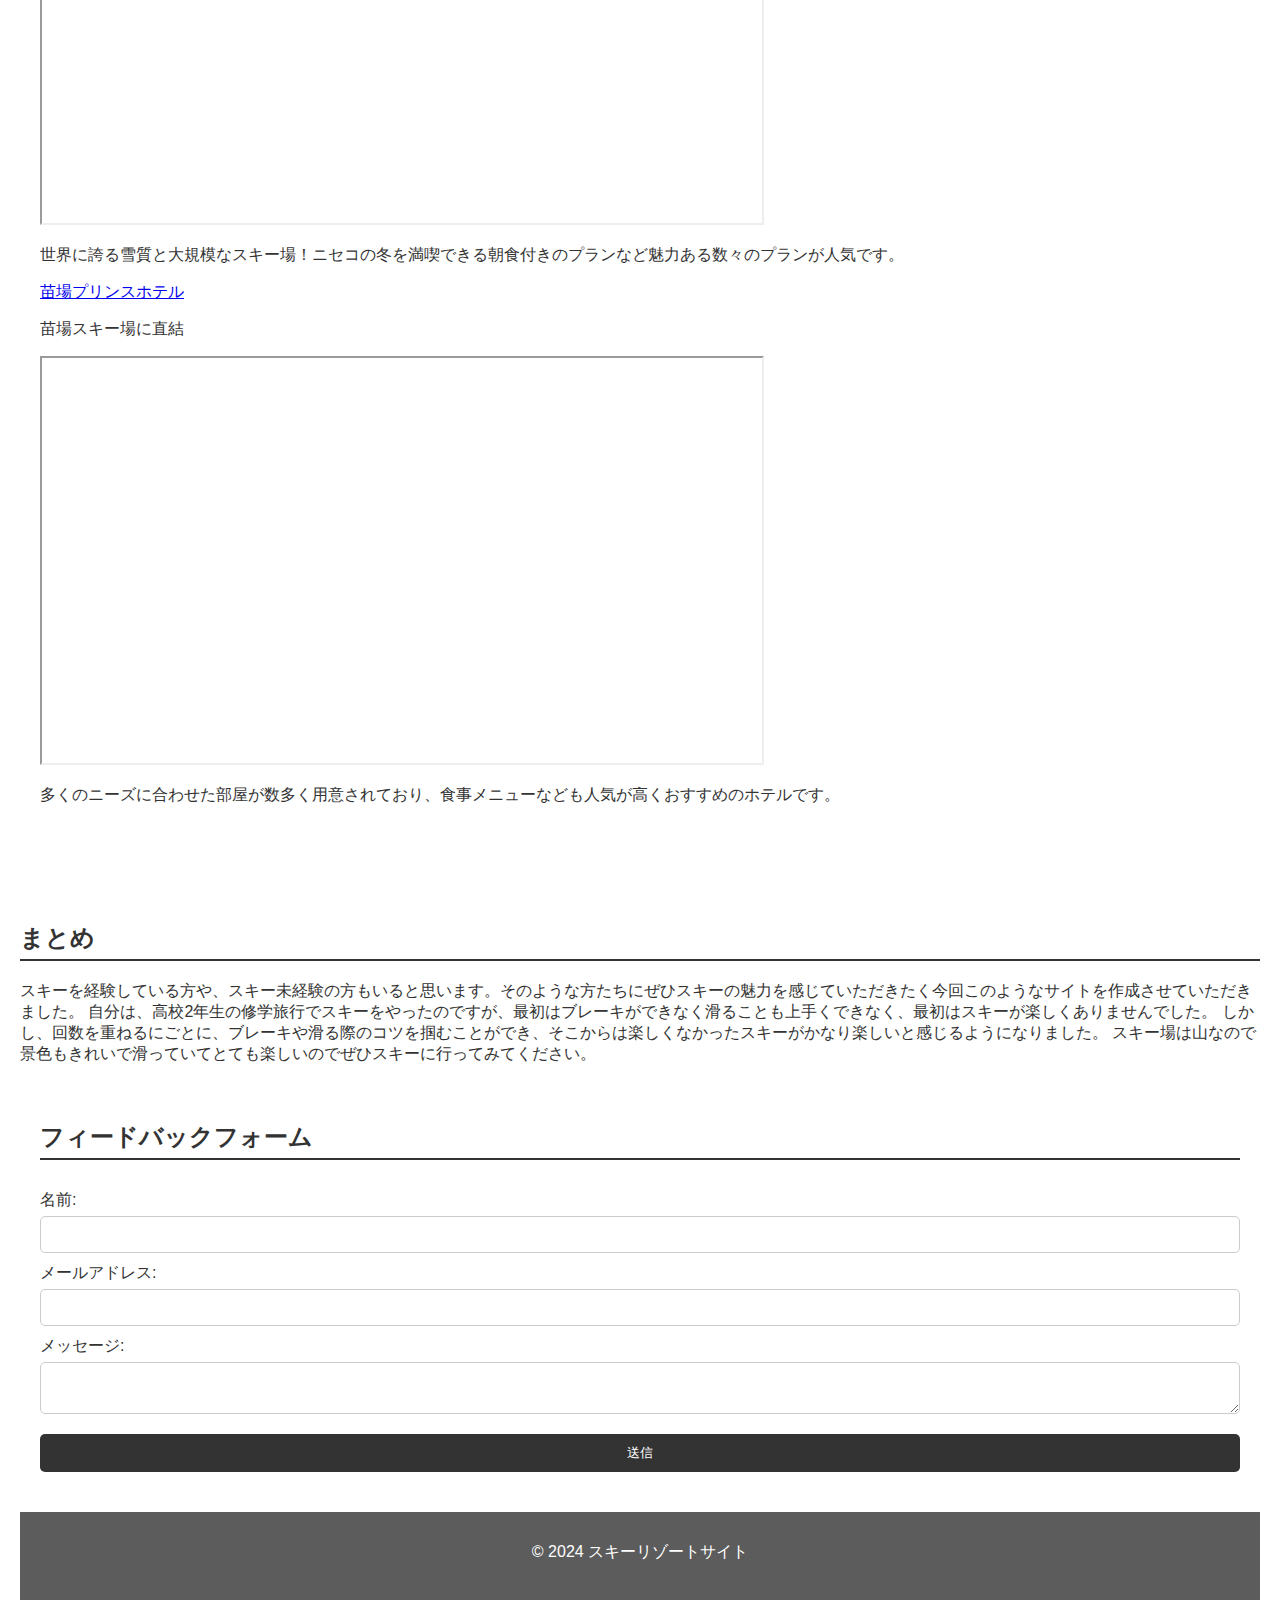
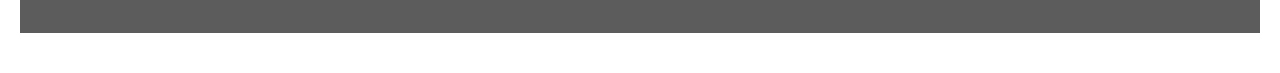
==== commit 4565966e: "Update index.html" ====
--- a/index.html
+++ b/index.html
@@ -187,11 +187,11 @@
         </aside>
     </div>
     <section id="summary">
-        <h2>スキーについてのまとめ</h2>
-        <p>スキーはやったことのある人、やったことがない人いるかもしれませんが、最初は慣れるまでは少しきついです。あとスキー場は寒いと思うかもしれませんが、その逆でスキーをやっているときはかなり暑いです。
-            また、初めてのリフトはかなり怖いです。正直自分もかなり怖かったです。また足に常に重たいブーツと板をつけているのでかなり疲れます。
-            でも、慣れたら本当に楽しくて、スキー場の一番上から滑るのかとても楽しいし、山なので景色もとてもきれいでやって損はないと思いますので
-            ぜひスキーに行ってみてください。</p>
+        <h2>まとめ</h2>
+        <p>スキーを経験している方や、スキー未経験の方もいると思います。そのような方たちにぜひスキーの魅力を感じていただきたく今回このようなサイトを作成させていただきました。
+	自分は、高校2年生の修学旅行でスキーをやったのですが、最初はブレーキができなく滑ることも上手くできなく、最初はスキーが楽しくありませんでした。
+	しかし、回数を重ねるにごとに、ブレーキや滑る際のコツを掴むことができ、そこからは楽しくなかったスキーがかなり楽しいと感じるようになりました。
+	スキー場は山なので景色もきれいで滑っていてとても楽しいのでぜひスキーに行ってみてください。</p>
     <section id="feedback">
         <h2>フィードバックフォーム</h2>
         <form id="feedback-form">
@@ -231,4 +231,4 @@
         javaScript,js
       </script>
 </body>
-</html>+</html>
